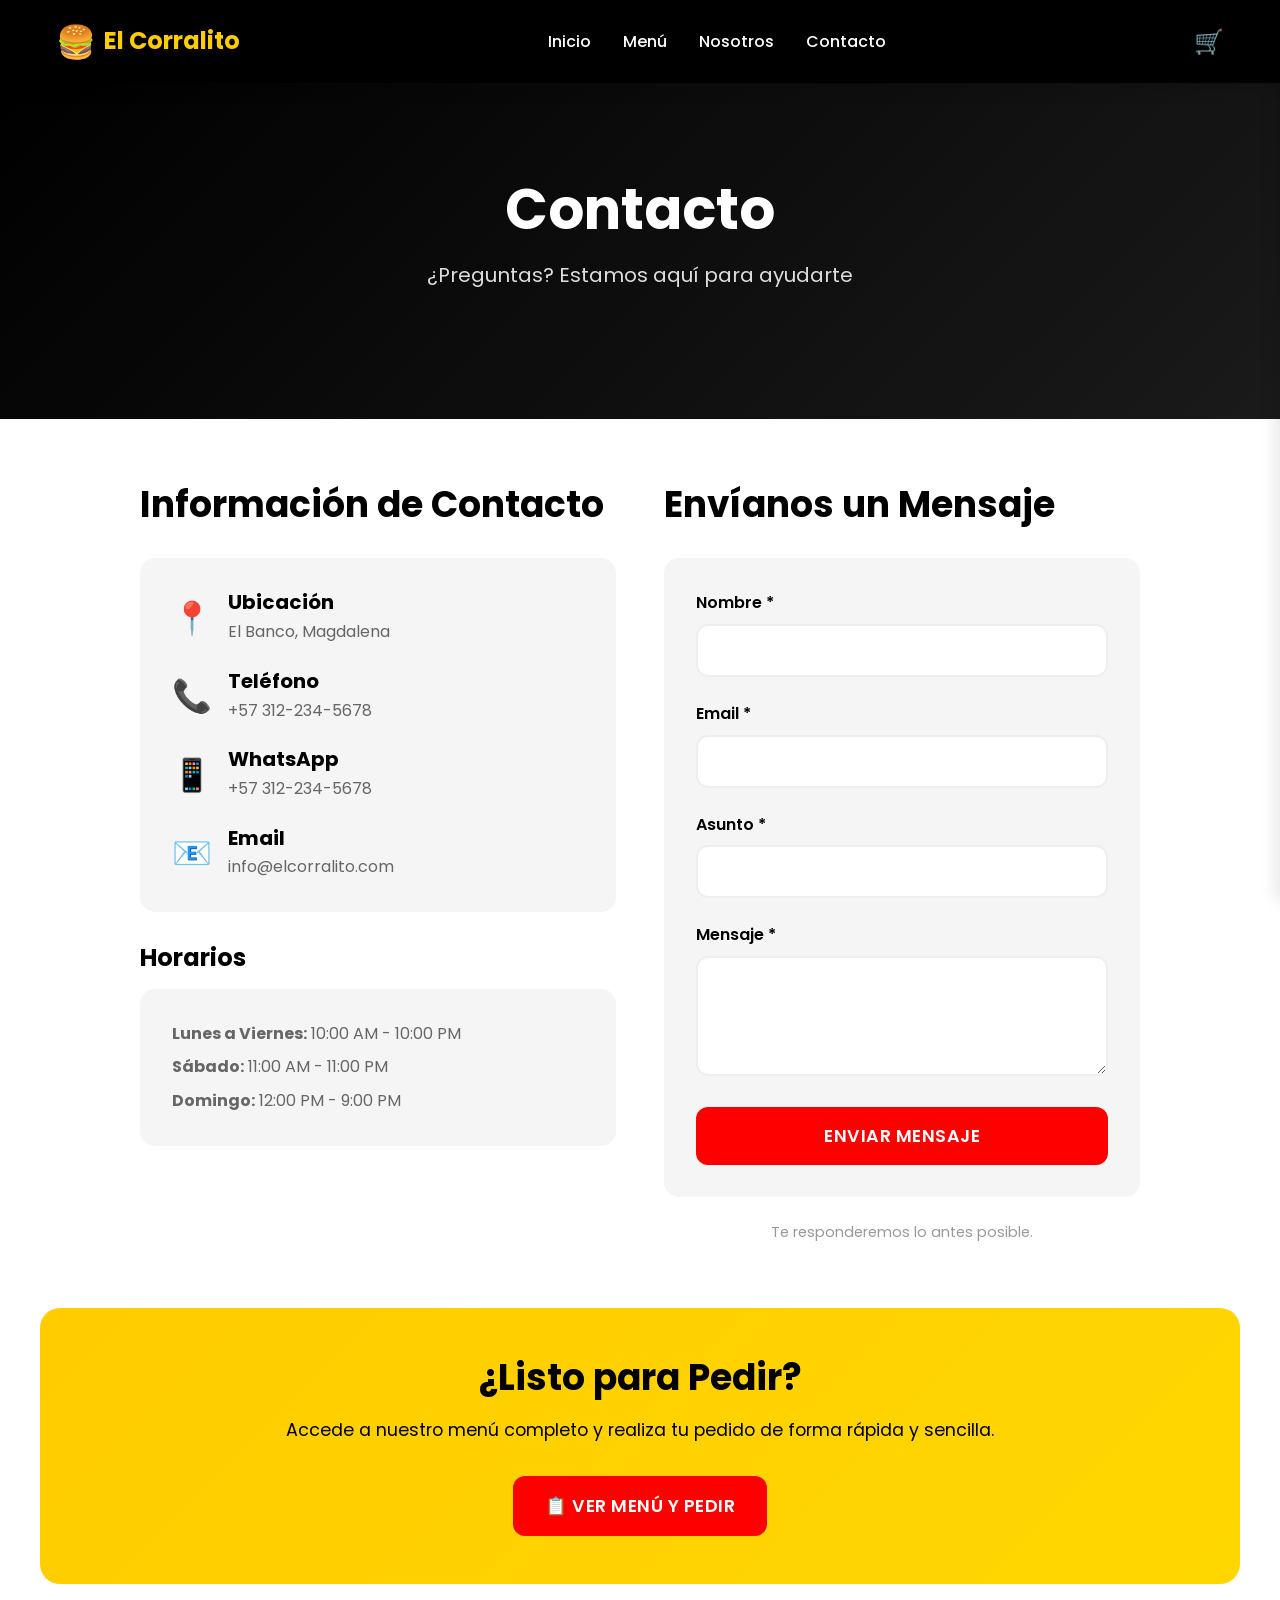
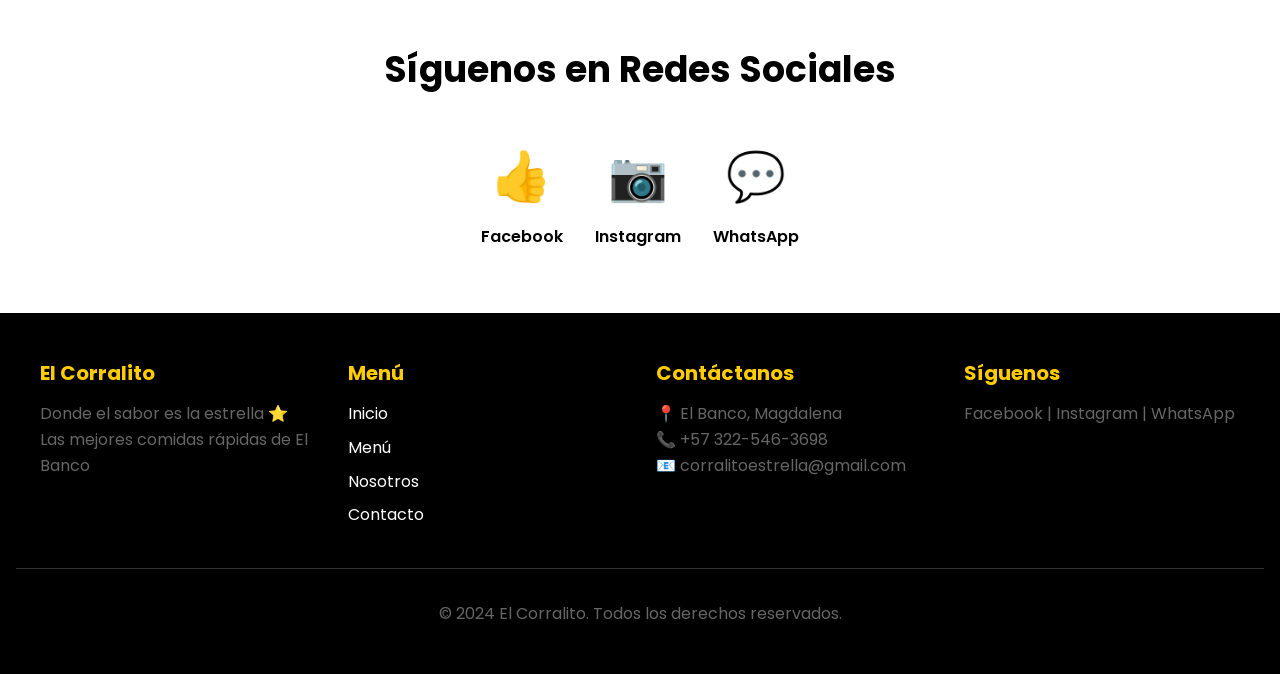
==== contacto.html @ 3f01d82e "ajustes22" ====
<!DOCTYPE html>
<html lang="es">
<head>
  <meta charset="UTF-8">
  <meta name="viewport" content="width=device-width, initial-scale=1.0">
  <meta name="description" content="Contacta con El Corralito - Las mejores comidas rápidas de El Banco">
  
  <title>Contacto - El Corralito</title>
  
  <link rel="preconnect" href="https://fonts.googleapis.com">
  <link rel="preconnect" href="https://fonts.gstatic.com" crossorigin>
  <link href="https://fonts.googleapis.com/css2?family=Poppins:wght@400;500;600;700;800&display=swap" rel="stylesheet">
  
  <link rel="stylesheet" href="css/styles.css">
</head>
<body>
  <!-- Header -->
  <header>
    <div class="header-container">
      <div class="logo">
        <span class="logo-icon">🍔</span>
        <span>El Corralito</span>
      </div>
      
      <nav id="nav-menu">
        <a href="index.html">Inicio</a>
        <a href="menu.html">Menú</a>
        <a href="nosotros.html">Nosotros</a>
        <a href="contacto.html">Contacto</a>
      </nav>
      
      <button id="btn-carrito" class="btn-carrito" title="Ver carrito">
        🛒
        <span id="badge-carrito">0</span>
      </button>
      
      <button id="btn-menu-mobile">☰</button>
    </div>
  </header>

  <!-- Carrito Lateral -->
  <aside id="carrito-lateral">
    <div class="carrito-header">
      <h3>Mi Carrito</h3>
      <button id="cerrar-carrito">✕</button>
    </div>
    <div id="carrito-items"></div>
    <div class="carrito-footer">
      <div class="carrito-total">
        Total: <span id="carrito-total">$0</span>
      </div>
      <a href="menu.html#formulario" class="btn btn-primario btn-grande" onclick="document.getElementById('carrito-lateral').classList.remove('activo')">
        Finalizar Pedido
      </a>
    </div>
  </aside>

  <!-- Main Content -->
  <main>
    <!-- Hero Section -->
    <section class="hero">
      <div class="hero-contenido">
        <h1>Contacto</h1>
        <p class="hero-subtitulo">¿Preguntas? Estamos aquí para ayudarte</p>
      </div>
    </section>

    <!-- Contenido Principal -->
    <section class="container" style="margin-bottom: 4rem;">
      <div style="display: grid; grid-template-columns: 1fr 1fr; gap: 3rem; max-width: 1000px; margin: 0 auto;">
        
        <!-- Información de Contacto -->
        <div>
          <h2 style="margin-bottom: 2rem;">Información de Contacto</h2>
          
          <div style="background: var(--color-gris); padding: 2rem; border-radius: 15px; margin-bottom: 1.5rem;">
            <div style="display: flex; align-items: center; gap: 1rem; margin-bottom: 1.5rem;">
              <span style="font-size: 2rem;">📍</span>
              <div>
                <h4 style="margin-bottom: 0.3rem;">Ubicación</h4>
                <p style="color: #666;">El Banco, Magdalena</p>
              </div>
            </div>

            <div style="display: flex; align-items: center; gap: 1rem; margin-bottom: 1.5rem;">
              <span style="font-size: 2rem;">📞</span>
              <div>
                <h4 style="margin-bottom: 0.3rem;">Teléfono</h4>
                <p style="color: #666;">+57 312-234-5678</p>
              </div>
            </div>

            <div style="display: flex; align-items: center; gap: 1rem; margin-bottom: 1.5rem;">
              <span style="font-size: 2rem;">📱</span>
              <div>
                <h4 style="margin-bottom: 0.3rem;">WhatsApp</h4>
                <p style="color: #666;">+57 312-234-5678</p>
              </div>
            </div>

            <div style="display: flex; align-items: center; gap: 1rem;">
              <span style="font-size: 2rem;">📧</span>
              <div>
                <h4 style="margin-bottom: 0.3rem;">Email</h4>
                <p style="color: #666;">info@elcorralito.com</p>
              </div>
            </div>
          </div>

          <h3 style="margin-top: 2rem; margin-bottom: 1rem;">Horarios</h3>
          <div style="background: var(--color-gris); padding: 2rem; border-radius: 15px;">
            <p style="margin-bottom: 0.5rem;"><strong>Lunes a Viernes:</strong> 10:00 AM - 10:00 PM</p>
            <p style="margin-bottom: 0.5rem;"><strong>Sábado:</strong> 11:00 AM - 11:00 PM</p>
            <p><strong>Domingo:</strong> 12:00 PM - 9:00 PM</p>
          </div>
        </div>

        <!-- Formulario de Contacto -->
        <div>
          <h2 style="margin-bottom: 2rem;">Envíanos un Mensaje</h2>
          
          <form style="background: var(--color-gris); padding: 2rem; border-radius: 15px;">
            <div class="form-group">
              <label for="nombre-contacto">Nombre *</label>
              <input type="text" id="nombre-contacto" required>
            </div>

            <div class="form-group">
              <label for="email-contacto">Email *</label>
              <input type="email" id="email-contacto" required>
            </div>

            <div class="form-group">
              <label for="asunto">Asunto *</label>
              <input type="text" id="asunto" required>
            </div>

            <div class="form-group">
              <label for="mensaje">Mensaje *</label>
              <textarea id="mensaje" required style="min-height: 120px;"></textarea>
            </div>

            <button type="submit" class="btn btn-primario btn-grande">
              Enviar Mensaje
            </button>
          </form>

          <p style="text-align: center; margin-top: 1.5rem; color: #999; font-size: 0.9rem;">
            Te responderemos lo antes posible.
          </p>
        </div>
      </div>
    </section>

    <!-- Sección de Pedidos -->
    <section class="container" style="background: linear-gradient(135deg, var(--color-secundario) 0%, #FFD700 100%); padding: 3rem; border-radius: 20px; text-align: center; margin-bottom: 4rem;">
      <h2 style="margin-bottom: 1rem; color: var(--color-primario);">¿Listo para Pedir?</h2>
      <p style="font-size: 1.1rem; margin-bottom: 2rem; color: var(--color-primario);">
        Accede a nuestro menú completo y realiza tu pedido de forma rápida y sencilla.
      </p>
      <a href="menu.html" class="btn btn-primario btn-grande">
        📋 Ver Menú y Pedir
      </a>
    </section>

    <!-- Redes Sociales -->
    <section class="container">
      <h2 style="text-align: center; margin-bottom: 3rem;">Síguenos en Redes Sociales</h2>
      <div style="display: flex; justify-content: center; gap: 2rem; flex-wrap: wrap;">
        <a href="#" style="display: flex; flex-direction: column; align-items: center; gap: 0.5rem; text-decoration: none; color: var(--color-texto); transition: transform 0.3s;">
          <span style="font-size: 3rem;">👍</span>
          <span style="font-weight: 600;">Facebook</span>
        </a>
        <a href="#" style="display: flex; flex-direction: column; align-items: center; gap: 0.5rem; text-decoration: none; color: var(--color-texto); transition: transform 0.3s;">
          <span style="font-size: 3rem;">📷</span>
          <span style="font-weight: 600;">Instagram</span>
        </a>
        <a href="#" style="display: flex; flex-direction: column; align-items: center; gap: 0.5rem; text-decoration: none; color: var(--color-texto); transition: transform 0.3s;">
          <span style="font-size: 3rem;">💬</span>
          <span style="font-weight: 600;">WhatsApp</span>
        </a>
      </div>
    </section>
  </main>

  <!-- Footer -->
  <footer>
    <div class="footer-content">
      <div class="footer-section">
        <h4>El Corralito</h4>
        <p>Donde el sabor es la estrella ⭐</p>
        <p>Las mejores comidas rápidas de El Banco</p>
      </div>
      <div class="footer-section">
        <h4>Menú</h4>
        <a href="index.html">Inicio</a>
        <a href="menu.html">Menú</a>
        <a href="nosotros.html">Nosotros</a>
        <a href="contacto.html">Contacto</a>
      </div>
      <div class="footer-section">
        <h4>Contáctanos</h4>
        <p>📍 El Banco, Magdalena</p>
        <p>📞 +57 322-546-3698</p>
        <p>📧 corralitoestrella@gmail.com</p>
      </div>
      <div class="footer-section">
        <h4>Síguenos</h4>
        <p>Facebook | Instagram | WhatsApp</p>
      </div>
    </div>
    <div class="footer-bottom">
      <p>&copy; 2024 El Corralito. Todos los derechos reservados.</p>
    </div>
  </footer>

  <!-- Scripts -->
  <script src="js/productos.js"></script>
  <script src="js/carrito.js"></script>
  <script src="js/whatsapp.js"></script>
  <script src="js/app.js"></script>
</body>
</html>
---- css/styles.css ----
/**
 * Estilos principales - El Corralito
 * Diseño moderno, responsive y premium
 */

:root {
  --color-primario: #000000;
  --color-secundario: #FFCC00;
  --color-acento: #FF0000;
  --color-fondo: #FFFFFF;
  --color-texto: #000000;
  --color-gris: #F5F5F5;
  --color-gris-claro: #EEEEEE;
  --color-borde: #EEEEEE;
  --sombra-suave: 0 2px 8px rgba(0, 0, 0, 0.1);
  --sombra-media: 0 4px 16px rgba(0, 0, 0, 0.15);
  --sombra-fuerte: 0 8px 24px rgba(0, 0, 0, 0.2);
  --radio: 12px;
  --radio-grande: 20px;
  --transicion: 0.3s cubic-bezier(0.4, 0, 0.2, 1);
  --fuente-principal: 'Poppins', sans-serif;
}

/* Reset y Estilos Base */
* {
  margin: 0;
  padding: 0;
  box-sizing: border-box;
}

html {
  scroll-behavior: smooth;
}

body {
  font-family: var(--fuente-principal);
  background-color: var(--color-fondo);
  color: var(--color-texto);
  line-height: 1.6;
}

/* Tipografía */
h1, h2, h3, h4, h5, h6 {
  font-weight: 700;
  line-height: 1.2;
}

h1 { font-size: 3rem; }
h2 { font-size: 2.25rem; }
h3 { font-size: 1.5rem; }
h4 { font-size: 1.25rem; }
h5 { font-size: 1.1rem; }
h6 { font-size: 1rem; }

p {
  font-size: 1rem;
  color: #666;
}

a {
  color: var(--color-primario);
  text-decoration: none;
  transition: color var(--transicion);
}

/* Botones */
.btn {
  display: inline-flex;
  align-items: center;
  justify-content: center;
  gap: 8px;
  padding: 12px 24px;
  border: none;
  border-radius: var(--radio);
  font-family: var(--fuente-principal);
  font-size: 1rem;
  font-weight: 600;
  cursor: pointer;
  transition: all var(--transicion);
  text-transform: uppercase;
  letter-spacing: 0.5px;
}

.btn-primario {
  background-color: var(--color-acento);
  color: var(--color-fondo);
}

.btn-primario:hover {
  background-color: #cc0000;
  transform: translateY(-2px);
  box-shadow: var(--sombra-media);
}

.btn-secundario {
  background-color: var(--color-gris);
  color: var(--color-primario);
  border: 2px solid var(--color-borde);
}

.btn-secundario:hover {
  background-color: var(--color-primario);
  color: var(--color-fondo);
}

.btn-grande {
  padding: 16px 32px;
  font-size: 1.1rem;
}

/* Header */
header {
  background-color: var(--color-primario);
  color: var(--color-fondo);
  padding: 1rem 0;
  position: fixed;
  top: 0;
  left: 0;
  right: 0;
  z-index: 1000;
  box-shadow: var(--sombra-media);
}

.header-container {
  max-width: 1200px;
  margin: 0 auto;
  padding: 0 1rem;
  display: flex;
  align-items: center;
  justify-content: space-between;
}

.logo {
  font-size: 1.5rem;
  font-weight: 700;
  color: var(--color-secundario);
  display: flex;
  align-items: center;
  gap: 8px;
}

.logo-icon {
  font-size: 2rem;
}

/* Navegación */
#nav-menu {
  display: flex;
  gap: 2rem;
}

#nav-menu a {
  color: var(--color-fondo);
  font-weight: 500;
  transition: color var(--transicion);
}

#nav-menu a:hover {
  color: var(--color-secundario);
}

/* Botón Carrito */
#btn-carrito {
  position: relative;
  background: none;
  border: none;
  color: var(--color-fondo);
  font-size: 1.5rem;
  cursor: pointer;
  transition: transform var(--transicion);
}

#btn-carrito:hover {
  transform: scale(1.1);
}

#badge-carrito {
  position: absolute;
  top: -10px;
  right: -10px;
  background-color: var(--color-acento);
  color: var(--color-fondo);
  width: 28px;
  height: 28px;
  border-radius: 50%;
  display: flex;
  align-items: center;
  justify-content: center;
  font-size: 0.75rem;
  font-weight: 700;
}

/* Menú móvil */
#btn-menu-mobile {
  display: none;
  background: none;
  border: none;
  color: var(--color-fondo);
  font-size: 1.5rem;
  cursor: pointer;
}

/* Main Content */
main {
  margin-top: 80px;
}

.container {
  max-width: 1200px;
  margin: 0 auto;
  padding: 0 1rem;
}

/* Hero Section */
.hero {
  background: linear-gradient(135deg, var(--color-primario) 0%, #1a1a1a 100%);
  color: var(--color-fondo);
  padding: 6rem 1rem;
  text-align: center;
  margin-bottom: 4rem;
}

.hero-contenido {
  max-width: 800px;
  margin: 0 auto;
}

.hero h1 {
  margin-bottom: 1rem;
  font-size: 3.5rem;
}

.hero-subtitulo {
  font-size: 1.25rem;
  margin-bottom: 2rem;
  color: #ddd;
}

.hero .btn {
  margin-top: 1rem;
}

/* Secciones */
section {
  margin-bottom: 4rem;
}

section > h2 {
  margin-bottom: 2rem;
  text-align: center;
}

/* Buscador */
.buscador-container {
  margin-bottom: 3rem;
}

#buscador {
  width: 100%;
  max-width: 500px;
  margin: 0 auto;
  display: block;
  padding: 14px 20px;
  border: 2px solid var(--color-borde);
  border-radius: var(--radio-grande);
  font-family: var(--fuente-principal);
  font-size: 1rem;
  transition: all var(--transicion);
}

#buscador:focus {
  outline: none;
  border-color: var(--color-acento);
  box-shadow: 0 0 0 4px rgba(255, 0, 0, 0.1);
}

/* Filtros */
.filtros {
  display: flex;
  justify-content: center;
  gap: 1rem;
  flex-wrap: wrap;
  margin-bottom: 3rem;
  padding: 0 1rem;
}

.filtro-btn {
  padding: 10px 20px;
  border: 2px solid var(--color-borde);
  background-color: var(--color-fondo);
  border-radius: var(--radio-grande);
  cursor: pointer;
  font-family: var(--fuente-principal);
  font-weight: 600;
  transition: all var(--transicion);
}

.filtro-btn:hover {
  border-color: var(--color-acento);
  color: var(--color-acento);
}

.filtro-btn.activo {
  background-color: var(--color-acento);
  color: var(--color-fondo);
  border-color: var(--color-acento);
}

/* Grid de Productos */
#contenedor-productos {
  display: grid;
  grid-template-columns: repeat(auto-fill, minmax(280px, 1fr));
  gap: 2rem;
  margin-bottom: 3rem;
}

.producto-card {
  background-color: var(--color-fondo);
  border-radius: var(--radio-grande);
  overflow: hidden;
  box-shadow: var(--sombra-suave);
  transition: all var(--transicion);
  border: 1px solid var(--color-borde);
}

.producto-card:hover {
  transform: translateY(-8px);
  box-shadow: var(--sombra-fuerte);
}

.producto-imagen {
  position: relative;
  width: 100%;
  height: 200px;
  overflow: hidden;
}

.producto-imagen img {
  width: 100%;
  height: 100%;
  object-fit: cover;
  transition: transform var(--transicion);
}

.producto-card:hover .producto-imagen img {
  transform: scale(1.08);
}

.etiqueta {
  position: absolute;
  top: 12px;
  right: 12px;
  padding: 6px 12px;
  border-radius: 50px;
  font-size: 0.75rem;
  font-weight: 700;
  text-transform: uppercase;
}

.etiqueta-nuevo {
  background-color: var(--color-secundario);
  color: var(--color-primario);
}

.etiqueta-más\ vendido {
  background-color: #4CAF50;
  color: var(--color-fondo);
}

.etiqueta-promoción {
  background-color: var(--color-acento);
  color: var(--color-fondo);
}

.producto-body {
  padding: 1.5rem;
}

.producto-nombre {
  margin-bottom: 0.5rem;
  font-size: 1.25rem;
}

.producto-descripcion {
  font-size: 0.9rem;
  color: #999;
  margin-bottom: 1rem;
  min-height: 40px;
}

.producto-footer {
  display: flex;
  justify-content: space-between;
  align-items: center;
  gap: 1rem;
}

.producto-precio {
  font-size: 1.5rem;
  font-weight: 700;
  color: var(--color-acento);
}

.producto-acciones {
  display: flex;
  gap: 0.5rem;
}

.producto-acciones .btn {
  padding: 8px 12px;
  font-size: 0.85rem;
  flex: 1;
}

/* Carrito Lateral */
#carrito-lateral {
  position: fixed;
  right: 0;
  top: 80px;
  width: 100%;
  max-width: 400px;
  height: calc(100vh - 80px);
  background-color: var(--color-fondo);
  box-shadow: -4px 0 16px rgba(0, 0, 0, 0.1);
  transform: translateX(100%);
  transition: transform var(--transicion);
  z-index: 999;
  display: flex;
  flex-direction: column;
}

#carrito-lateral.activo {
  transform: translateX(0);
}

.carrito-header {
  padding: 1.5rem;
  border-bottom: 2px solid var(--color-borde);
  display: flex;
  justify-content: space-between;
  align-items: center;
}

.carrito-header h3 {
  margin: 0;
}

#cerrar-carrito {
  background: none;
  border: none;
  font-size: 1.5rem;
  cursor: pointer;
  color: var(--color-primario);
}

#carrito-items {
  flex: 1;
  overflow-y: auto;
  padding: 1.5rem;
}

.carrito-vacio {
  text-align: center;
  padding: 2rem;
  color: #999;
}

.carrito-item {
  display: flex;
  gap: 1rem;
  margin-bottom: 1.5rem;
  padding-bottom: 1.5rem;
  border-bottom: 1px solid var(--color-borde);
  align-items: flex-start;
}

.carrito-item-img {
  width: 80px;
  height: 80px;
  object-fit: cover;
  border-radius: var(--radio);
}

.carrito-item-info {
  flex: 1;
}

.carrito-item-info h4 {
  margin-bottom: 0.5rem;
  font-size: 1rem;
}

.carrito-item-precio {
  color: var(--color-acento);
  font-weight: 700;
}

.carrito-item-cantidad {
  display: flex;
  align-items: center;
  gap: 0.5rem;
  margin-top: 0.5rem;
}

.cantidad-btn {
  width: 28px;
  height: 28px;
  border: 1px solid var(--color-borde);
  background-color: var(--color-gris);
  border-radius: 4px;
  cursor: pointer;
  font-weight: 700;
  transition: all var(--transicion);
}

.cantidad-btn:hover {
  background-color: var(--color-primario);
  color: var(--color-fondo);
}

.cantidad-valor {
  font-weight: 600;
  min-width: 20px;
  text-align: center;
}

.eliminar-btn {
  background: none;
  border: none;
  color: #999;
  cursor: pointer;
  transition: color var(--transicion);
}

.eliminar-btn:hover {
  color: var(--color-acento);
}

.carrito-footer {
  padding: 1.5rem;
  border-top: 2px solid var(--color-borde);
}

.carrito-total {
  font-size: 1.5rem;
  font-weight: 700;
  margin-bottom: 1rem;
  text-align: right;
}

.carrito-footer .btn {
  width: 100%;
  justify-content: center;
}

/* Formulario */
form {
  max-width: 600px;
  margin: 0 auto;
}

.form-group {
  margin-bottom: 1.5rem;
}

label {
  display: block;
  margin-bottom: 0.5rem;
  font-weight: 600;
}

input, textarea {
  width: 100%;
  padding: 12px;
  border: 2px solid var(--color-borde);
  border-radius: var(--radio);
  font-family: var(--fuente-principal);
  font-size: 1rem;
  transition: border-color var(--transicion);
}

input:focus, textarea:focus {
  outline: none;
  border-color: var(--color-acento);
}

textarea {
  resize: vertical;
  min-height: 100px;
}

form .btn {
  width: 100%;
  justify-content: center;
}

/* Modal */
.modal-detalle {
  display: none;
  position: fixed;
  top: 0;
  left: 0;
  width: 100%;
  height: 100%;
  background-color: rgba(0, 0, 0, 0.5);
  z-index: 2000;
  align-items: center;
  justify-content: center;
  padding: 1rem;
}

.modal-detalle.activo {
  display: flex;
}

.modal-contenido {
  background-color: var(--color-fondo);
  border-radius: var(--radio-grande);
  max-width: 800px;
  width: 100%;
  max-height: 90vh;
  overflow-y: auto;
  position: relative;
  box-shadow: var(--sombra-fuerte);
}

.cerrar-modal {
  position: absolute;
  top: 1rem;
  right: 1rem;
  background: none;
  border: none;
  font-size: 2rem;
  cursor: pointer;
  color: var(--color-primario);
  z-index: 1;
}

.modal-grid {
  display: grid;
  grid-template-columns: 1fr 1fr;
  gap: 2rem;
  padding: 2rem;
}

.modal-imagen {
  width: 100%;
  height: 400px;
  object-fit: cover;
  border-radius: var(--radio-grande);
}

.modal-info h2 {
  margin-bottom: 1rem;
}

.modal-categoria {
  color: var(--color-acento);
  font-weight: 600;
  text-transform: uppercase;
  font-size: 0.9rem;
  margin-bottom: 1rem;
}

.modal-descripcion {
  margin-bottom: 1.5rem;
  font-size: 1.05rem;
}

.modal-precio {
  font-size: 2rem;
  font-weight: 700;
  color: var(--color-acento);
  margin-bottom: 2rem;
}

/* Toast */
.toast {
  position: fixed;
  bottom: 2rem;
  right: 2rem;
  background-color: var(--color-primario);
  color: var(--color-fondo);
  padding: 1rem 1.5rem;
  border-radius: var(--radio);
  box-shadow: var(--sombra-media);
  opacity: 0;
  transform: translateY(20px);
  transition: all var(--transicion);
  z-index: 3000;
  max-width: 300px;
}

.toast.mostrar {
  opacity: 1;
  transform: translateY(0);
}

/* Notificación */
.notificacion {
  position: fixed;
  top: 100px;
  right: 1rem;
  padding: 1rem 1.5rem;
  border-radius: var(--radio);
  opacity: 0;
  transform: translateX(400px);
  transition: all var(--transicion);
  z-index: 3000;
  max-width: 300px;
  font-weight: 600;
}

.notificacion.mostrar {
  opacity: 1;
  transform: translateX(0);
}

.notificacion-exito {
  background-color: #4CAF50;
  color: var(--color-fondo);
}

.notificacion-error {
  background-color: var(--color-acento);
  color: var(--color-fondo);
}

/* Sin resultados */
.sin-resultados {
  text-align: center;
  padding: 3rem;
  color: #999;
  font-size: 1.1rem;
}

/* Footer */
footer {
  background-color: var(--color-primario);
  color: var(--color-fondo);
  padding: 3rem 1rem;
  margin-top: 4rem;
}

.footer-content {
  max-width: 1200px;
  margin: 0 auto;
  display: grid;
  grid-template-columns: repeat(auto-fit, minmax(250px, 1fr));
  gap: 2rem;
  margin-bottom: 2rem;
}

.footer-section h4 {
  margin-bottom: 1rem;
  color: var(--color-secundario);
}

.footer-section a {
  color: var(--color-fondo);
  display: block;
  margin-bottom: 0.5rem;
  transition: color var(--transicion);
}

.footer-section a:hover {
  color: var(--color-secundario);
}

.footer-bottom {
  border-top: 1px solid rgba(255, 255, 255, 0.2);
  padding-top: 2rem;
  text-align: center;
}

/* Responsive */
@media (max-width: 768px) {
  h1 { font-size: 2rem; }
  h2 { font-size: 1.75rem; }
  
  #btn-menu-mobile {
    display: block;
  }

  #nav-menu {
    position: fixed;
    top: 80px;
    left: 0;
    right: 0;
    flex-direction: column;
    background-color: var(--color-primario);
    padding: 1rem;
    gap: 1rem;
    display: flex;
    transform: translateY(-100%);
    opacity: 0;
    pointer-events: none;
    transition: transform var(--transicion), opacity var(--transicion), pointer-events var(--transicion);
    z-index: 998;
  }

  #nav-menu.activo {
    transform: translateY(0);
    opacity: 1;
    pointer-events: auto;
  }

  #contenedor-productos {
    grid-template-columns: repeat(auto-fill, minmax(200px, 1fr));
    gap: 1rem;
  }

  #carrito-lateral {
    max-width: 100%;
  }

  .modal-grid {
    grid-template-columns: 1fr;
    gap: 1.5rem;
    padding: 1.5rem;
  }

  .modal-imagen {
    height: 250px;
  }

  .hero h1 {
    font-size: 2rem;
  }

  main {
    margin-top: 70px;
  }
}

@media (max-width: 480px) {
  .container {
    padding: 0 0.75rem;
  }

  h1 { font-size: 1.5rem; }
  h2 { font-size: 1.25rem; }

  .hero {
    padding: 3rem 1rem;
  }

  #contenedor-productos {
    grid-template-columns: 1fr;
  }

  .filtros {
    gap: 0.5rem;
  }

  .filtro-btn {
    padding: 8px 16px;
    font-size: 0.9rem;
  }

  .btn {
    padding: 10px 16px;
    font-size: 0.9rem;
  }

  .toast {
    left: 1rem;
    right: 1rem;
    bottom: 1rem;
  }

  .notificacion {
    left: 1rem;
    right: 1rem;
    top: auto;
    bottom: 1rem;
    transform: translateY(100px);
  }

  .notificacion.mostrar {
    transform: translateY(0);
  }
}
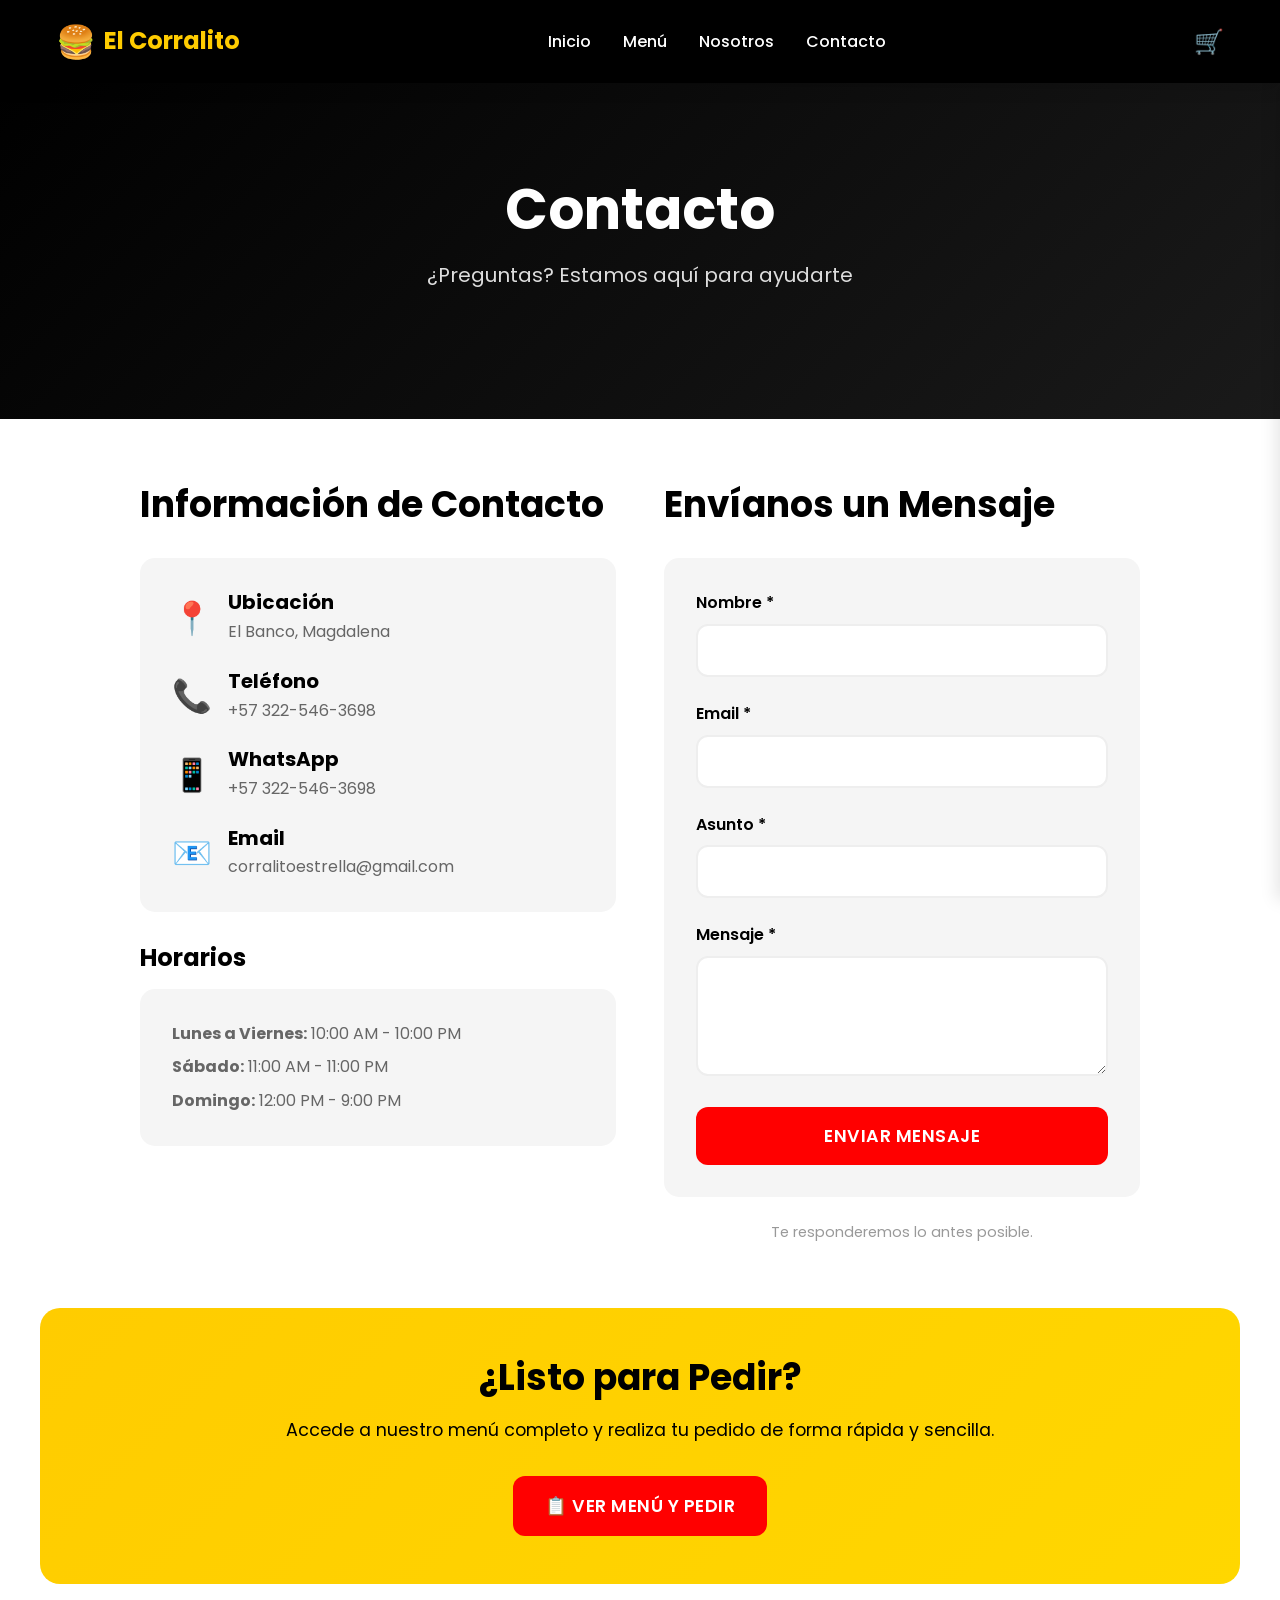
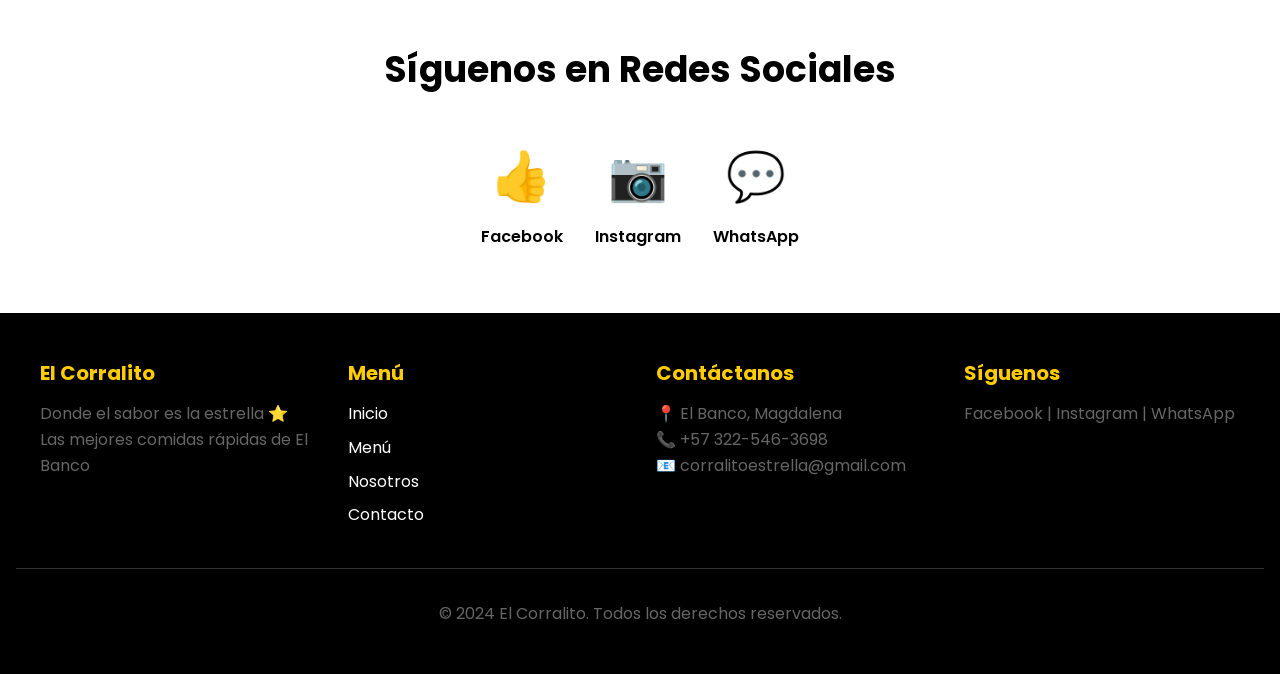
==== commit a6b1725c: "ajustes info" ====
--- a/contacto.html
+++ b/contacto.html
@@ -86,7 +86,7 @@
               <span style="font-size: 2rem;">📞</span>
               <div>
                 <h4 style="margin-bottom: 0.3rem;">Teléfono</h4>
-                <p style="color: #666;">+57 312-234-5678</p>
+                <p style="color: #666;">+57 322-546-3698</p>
               </div>
             </div>
 
@@ -94,7 +94,7 @@
               <span style="font-size: 2rem;">📱</span>
               <div>
                 <h4 style="margin-bottom: 0.3rem;">WhatsApp</h4>
-                <p style="color: #666;">+57 312-234-5678</p>
+                <p style="color: #666;">+57 322-546-3698</p>
               </div>
             </div>
 
@@ -102,7 +102,7 @@
               <span style="font-size: 2rem;">📧</span>
               <div>
                 <h4 style="margin-bottom: 0.3rem;">Email</h4>
-                <p style="color: #666;">info@elcorralito.com</p>
+                <p style="color: #666;">corralitoestrella@gmail.com</p>
               </div>
             </div>
           </div>
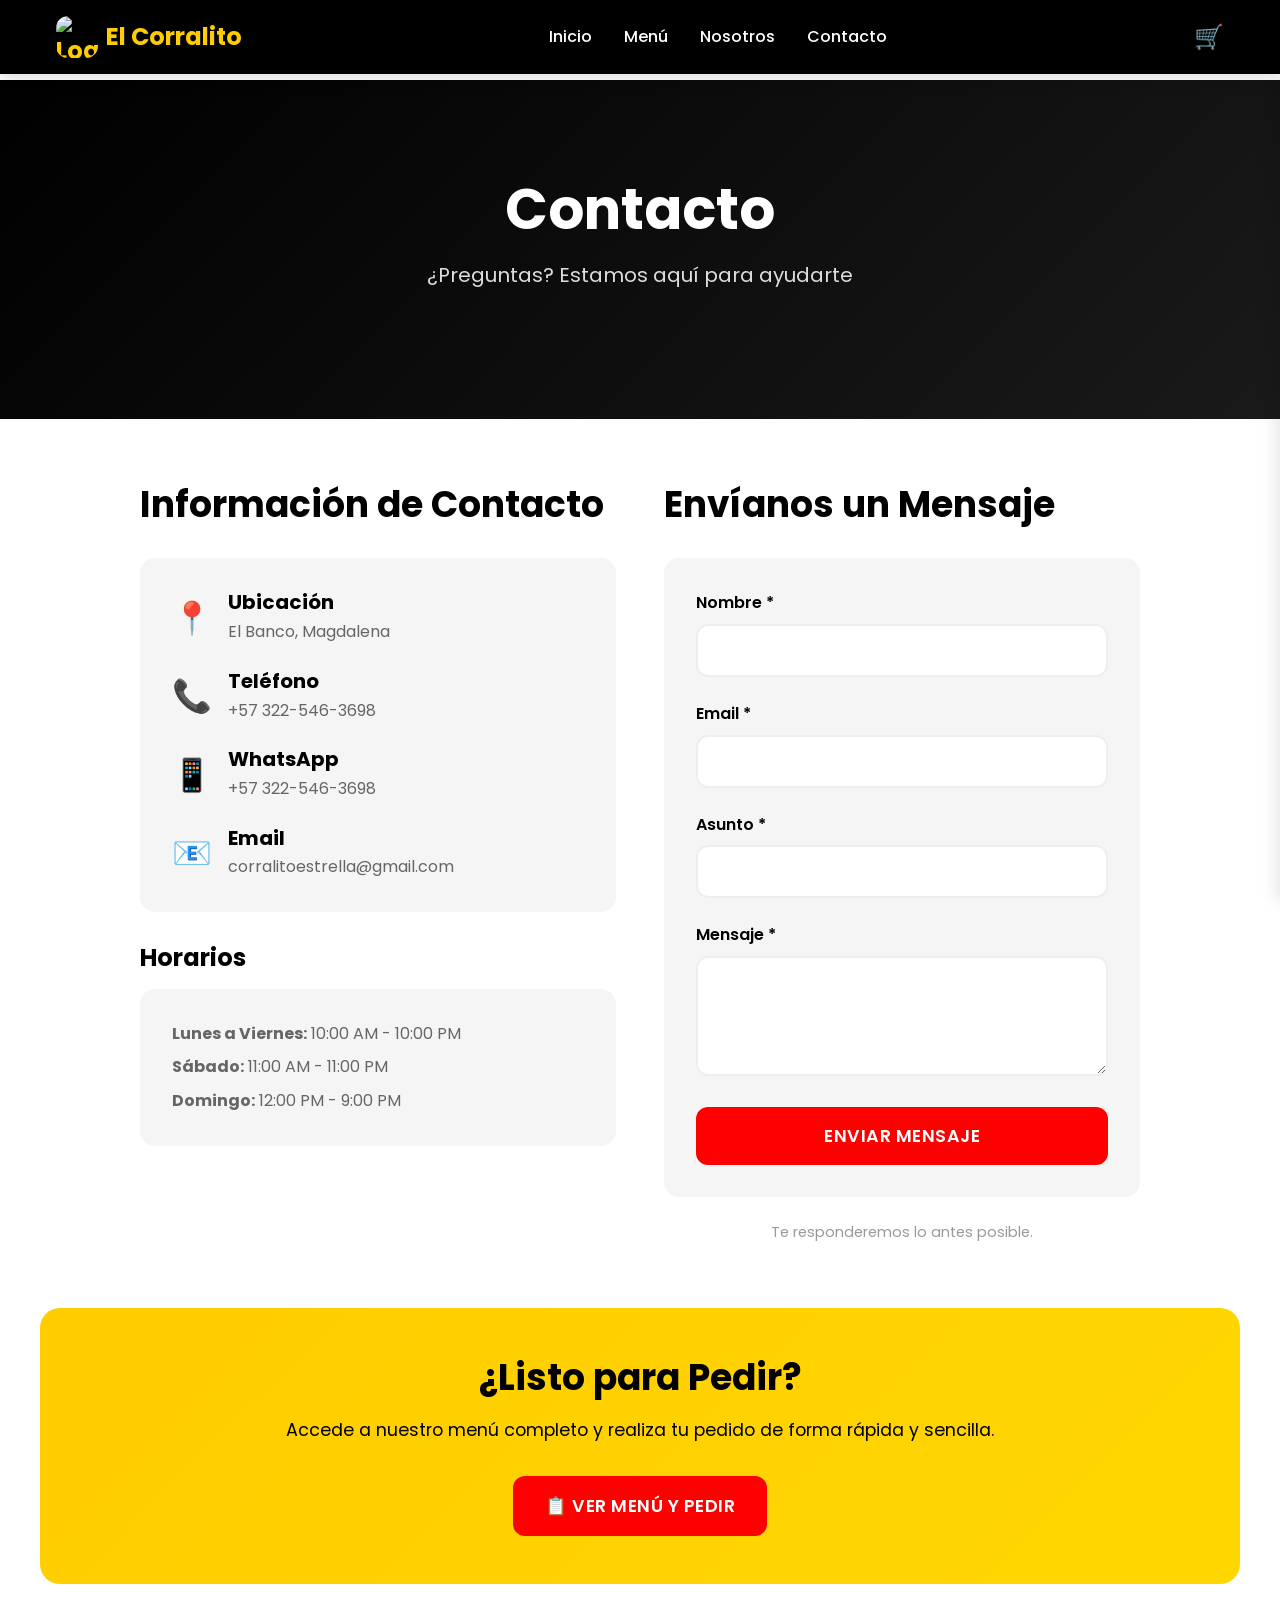
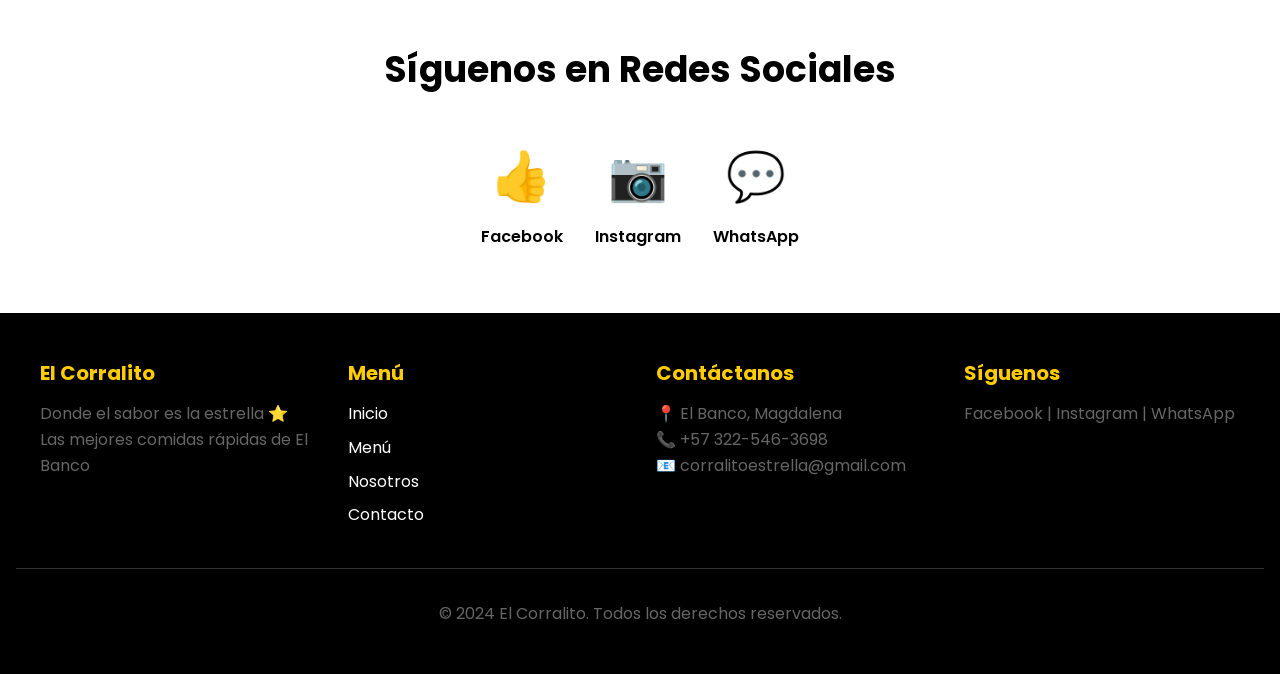
==== commit d864df03: "ajustes info platos" ====
--- a/contacto.html
+++ b/contacto.html
@@ -5,6 +5,8 @@
   <meta name="viewport" content="width=device-width, initial-scale=1.0">
   <meta name="description" content="Contacta con El Corralito - Las mejores comidas rápidas de El Banco">
   
+  <link rel="icon" type="image/png" href="https://i.imgur.com/eVW6xcD.png">
+  <link rel="apple-touch-icon" href="https://i.imgur.com/eVW6xcD.png">
   <title>Contacto - El Corralito</title>
   
   <link rel="preconnect" href="https://fonts.googleapis.com">
@@ -18,7 +20,7 @@
   <header>
     <div class="header-container">
       <div class="logo">
-        <span class="logo-icon">🍔</span>
+        <img class="logo-icon" src="https://i.imgur.com/eVW6xcD.png" alt="Logo El Corralito" />
         <span>El Corralito</span>
       </div>
       
--- a/css/styles.css
+++ b/css/styles.css
@@ -140,7 +140,17 @@
 }
 
 .logo-icon {
-  font-size: 2rem;
+  display: inline-block;
+  width: 42px;
+  height: 42px;
+  min-width: 42px;
+  object-fit: contain;
+  border-radius: 12px;
+}
+
+.logo-icon + span {
+  display: inline-block;
+  vertical-align: middle;
 }
 
 /* Navegación */
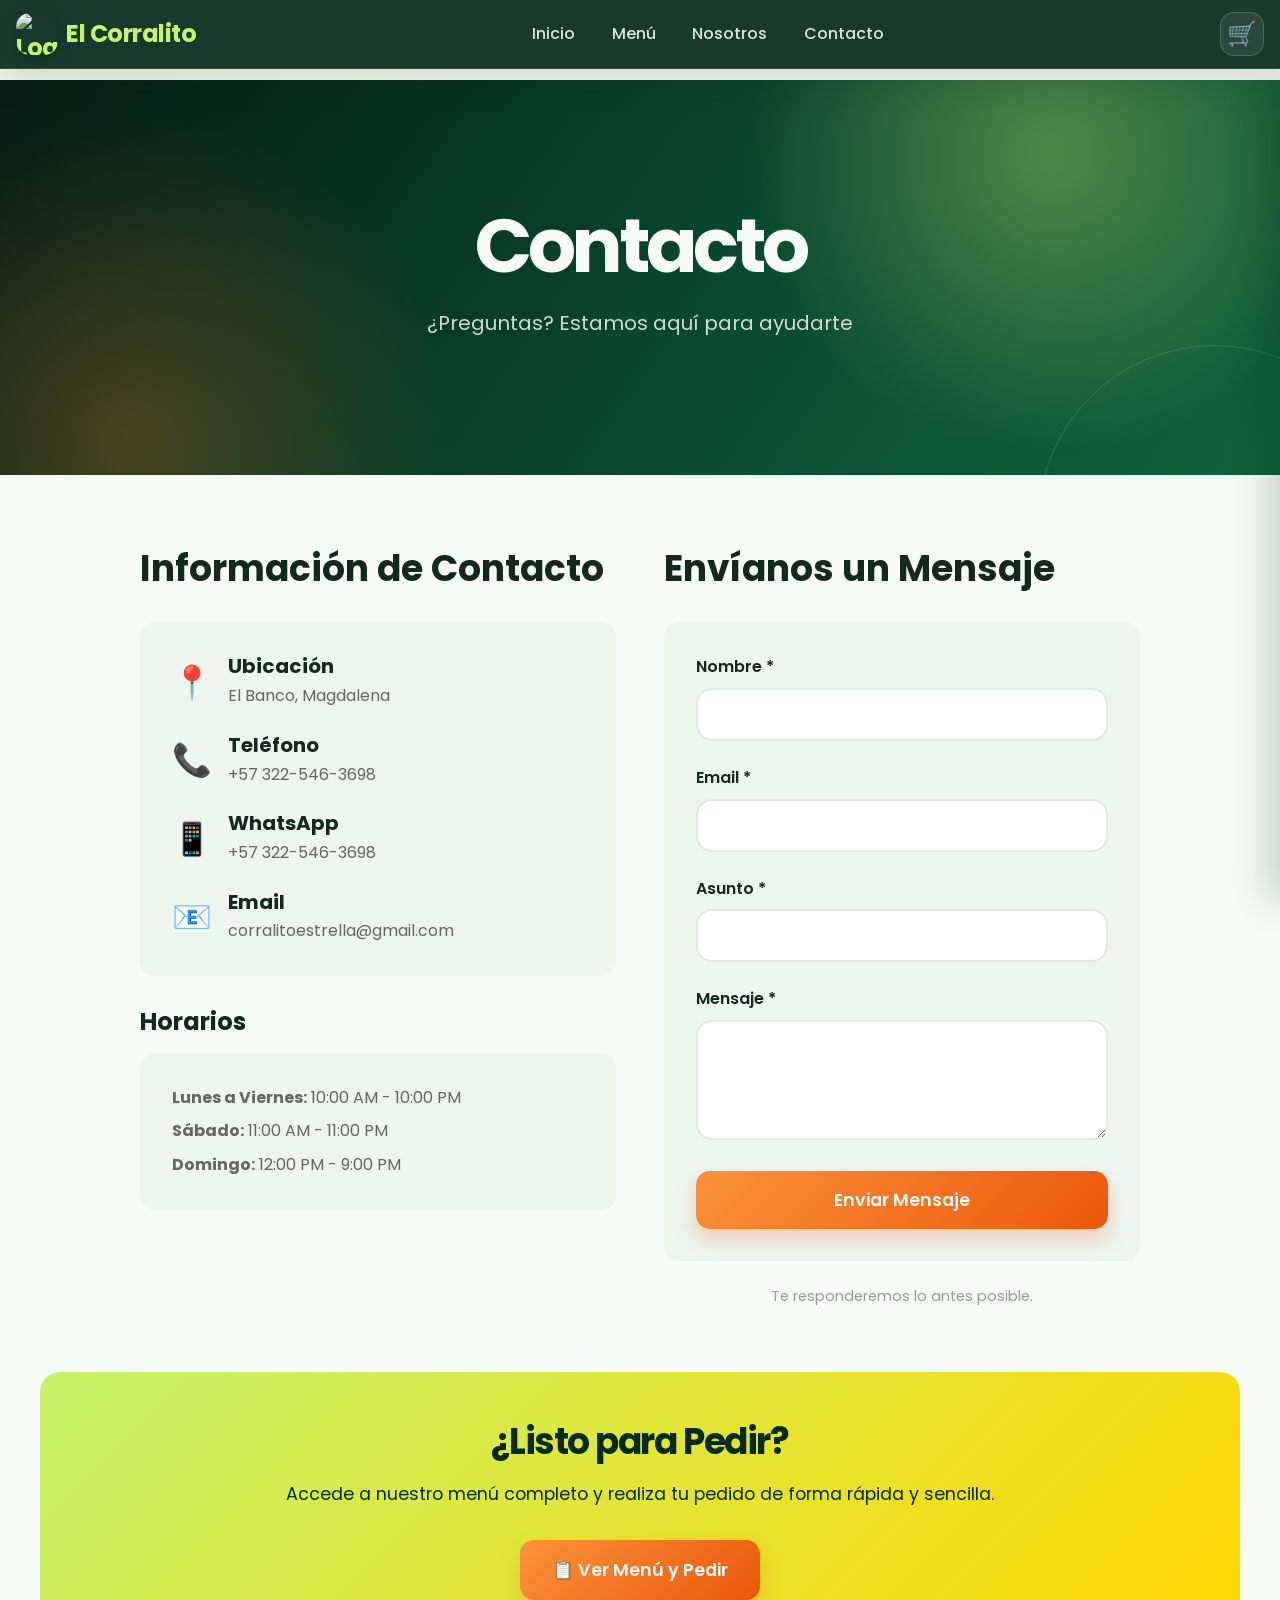
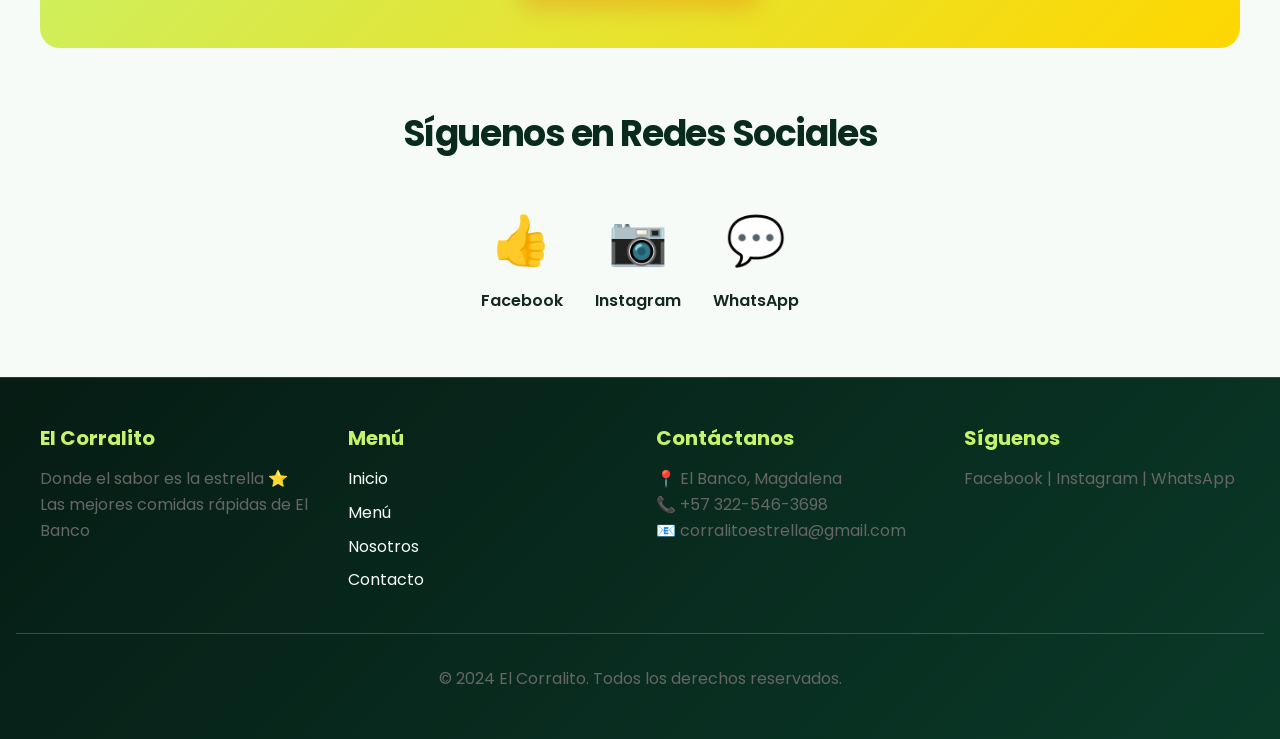
==== commit 2d4f484b: "alisis" ====
--- a/contacto.html
+++ b/contacto.html
@@ -15,6 +15,15 @@
   
   <link rel="stylesheet" href="css/styles.css">
 </head>
+<!-- Google tag (gtag.js) -->
+<script async src="https://www.googletagmanager.com/gtag/js?id=G-VNBC91SBXV"></script>
+<script>
+  window.dataLayer = window.dataLayer || [];
+  function gtag(){dataLayer.push(arguments);}
+  gtag('js', new Date());
+
+  gtag('config', 'G-VNBC91SBXV');
+</script>
 <body>
   <!-- Header -->
   <header>
--- a/css/styles.css
+++ b/css/styles.css
@@ -4,19 +4,19 @@
  */
 
 :root {
-  --color-primario: #000000;
-  --color-secundario: #FFCC00;
-  --color-acento: #FF0000;
-  --color-fondo: #FFFFFF;
-  --color-texto: #000000;
-  --color-gris: #F5F5F5;
-  --color-gris-claro: #EEEEEE;
-  --color-borde: #EEEEEE;
-  --sombra-suave: 0 2px 8px rgba(0, 0, 0, 0.1);
-  --sombra-media: 0 4px 16px rgba(0, 0, 0, 0.15);
-  --sombra-fuerte: 0 8px 24px rgba(0, 0, 0, 0.2);
-  --radio: 12px;
-  --radio-grande: 20px;
+  --color-primario: #082b1e;
+  --color-secundario: #c7f36b;
+  --color-acento: #f97316;
+  --color-fondo: #f7fbf7;
+  --color-texto: #13281e;
+  --color-gris: #edf5ef;
+  --color-gris-claro: #e3eee6;
+  --color-borde: #d7e6da;
+  --sombra-suave: 0 8px 24px rgba(8, 43, 30, 0.08);
+  --sombra-media: 0 14px 32px rgba(8, 43, 30, 0.14);
+  --sombra-fuerte: 0 24px 48px rgba(8, 43, 30, 0.2);
+  --radio: 16px;
+  --radio-grande: 24px;
   --transicion: 0.3s cubic-bezier(0.4, 0, 0.2, 1);
   --fuente-principal: 'Poppins', sans-serif;
 }
@@ -278,6 +278,8 @@
   transition: all var(--transicion);
 }
 
+.menu-principal { padding-top: 2rem; }
+
 #buscador:focus {
   outline: none;
   border-color: var(--color-acento);
@@ -602,6 +604,51 @@
 form .btn {
   width: 100%;
   justify-content: center;
+}
+
+/* Formulario de pedido superpuesto */
+#formulario {
+  position: fixed;
+  top: 80px;
+  right: 0;
+  bottom: 0;
+  left: auto;
+  z-index: 1000;
+  display: block;
+  width: 100%;
+  max-width: 500px;
+  height: calc(100vh - 80px);
+  margin: 0;
+  padding: 0;
+  overflow-y: auto;
+  background: var(--color-fondo);
+  box-shadow: -4px 0 16px rgba(0, 0, 0, 0.18);
+  transform: translateX(100%);
+  transition: transform var(--transicion);
+}
+
+#formulario.activo {
+  transform: translateX(0);
+}
+
+.formulario-dialog {
+  position: relative;
+  width: 100%;
+  min-height: 100%;
+  padding: 2.5rem 2rem 2rem;
+  background: var(--color-fondo);
+}
+
+.cerrar-formulario {
+  position: absolute;
+  top: 0.75rem;
+  right: 0.9rem;
+  border: 0;
+  background: transparent;
+  color: var(--color-primario);
+  font-size: 2rem;
+  line-height: 1;
+  cursor: pointer;
 }
 
 /* Modal */
@@ -824,6 +871,12 @@
     max-width: 100%;
   }
 
+  #formulario {
+    top: 70px;
+    max-width: 100%;
+    height: calc(100vh - 70px);
+  }
+
   .modal-grid {
     grid-template-columns: 1fr;
     gap: 1.5rem;
@@ -890,4 +943,308 @@
   .notificacion.mostrar {
     transform: translateY(0);
   }
-}+}
+
+select {
+  width: 100%;
+  padding: 12px;
+  border: 2px solid var(--color-borde);
+  border-radius: var(--radio);
+  background: #fff;
+  font-family: var(--fuente-principal);
+  font-size: 1rem;
+}
+
+select:focus {
+  outline: none;
+  border-color: var(--color-acento);
+}
+
+.paso-formulario {
+  animation: mostrar-paso 0.25s ease-out;
+}
+
+@keyframes mostrar-paso {
+  from { opacity: 0; transform: translateY(8px); }
+  to { opacity: 1; transform: translateY(0); }
+}
+
+/* Renovacion visual 2026 */
+body {
+  background:
+    radial-gradient(circle at 10% 0%, rgba(199, 243, 107, 0.13), transparent 24rem),
+    var(--color-fondo);
+  color: var(--color-texto);
+}
+
+header {
+  padding: 0.75rem 0;
+  background: rgba(8, 43, 30, 0.93);
+  backdrop-filter: blur(14px);
+  border-bottom: 1px solid rgba(199, 243, 107, 0.16);
+}
+
+.header-container { max-width: 1280px; }
+
+.logo { letter-spacing: -0.5px; }
+.logo-icon { border-radius: 14px; box-shadow: 0 4px 14px rgba(0, 0, 0, 0.22); }
+
+#nav-menu a {
+  padding: 0.45rem 0.15rem;
+  opacity: 0.88;
+}
+
+#nav-menu a:hover { opacity: 1; }
+
+#btn-carrito {
+  display: grid;
+  place-items: center;
+  width: 44px;
+  height: 44px;
+  border: 1px solid rgba(255, 255, 255, 0.16);
+  border-radius: 14px;
+  background: rgba(255, 255, 255, 0.08);
+}
+
+#badge-carrito {
+  top: -7px;
+  right: -7px;
+  width: 22px;
+  height: 22px;
+  background: var(--color-acento);
+  box-shadow: 0 3px 10px rgba(249, 115, 22, 0.5);
+}
+
+.hero {
+  position: relative;
+  isolation: isolate;
+  overflow: hidden;
+  margin-bottom: 4.5rem;
+  padding: 7.5rem 1rem 6.5rem;
+  background:
+    radial-gradient(circle at 82% 18%, rgba(199, 243, 107, 0.34), transparent 19rem),
+    radial-gradient(circle at 10% 90%, rgba(249, 115, 22, 0.26), transparent 20rem),
+    linear-gradient(125deg, #061c14, #0a4a31 58%, #12613d);
+}
+
+.hero::after {
+  content: '';
+  position: absolute;
+  z-index: -1;
+  width: 22rem;
+  height: 22rem;
+  border: 1px solid rgba(199, 243, 107, 0.16);
+  border-radius: 50%;
+  right: -7rem;
+  bottom: -14rem;
+}
+
+.hero-inicio {
+  background:
+    linear-gradient(90deg, rgba(3, 25, 16, 0.9) 0%, rgba(3, 25, 16, 0.68) 55%, rgba(3, 25, 16, 0.42) 100%),
+    url('../img/restaurante-el-corralito.png') center 48% / cover no-repeat;
+}
+
+.hero-inicio .hero-contenido {
+  position: relative;
+  z-index: 1;
+}
+
+.hero h1 {
+  max-width: 900px;
+  margin-right: auto;
+  margin-left: auto;
+  font-size: clamp(2.5rem, 6vw, 4.75rem);
+  letter-spacing: -0.06em;
+}
+
+.hero-subtitulo { color: rgba(255, 255, 255, 0.8); }
+
+.btn {
+  border-radius: 14px;
+  text-transform: none;
+  letter-spacing: 0;
+  box-shadow: none;
+}
+
+.btn-primario {
+  background: linear-gradient(135deg, #fb923c, #ea580c);
+  box-shadow: 0 10px 20px rgba(234, 88, 12, 0.25);
+}
+
+.btn-primario:hover {
+  background: linear-gradient(135deg, #fdba74, #f97316);
+  box-shadow: 0 14px 26px rgba(234, 88, 12, 0.34);
+}
+
+section > h2 {
+  letter-spacing: -0.04em;
+  color: var(--color-primario);
+}
+
+#buscador {
+  max-width: 620px;
+  border-color: transparent;
+  box-shadow: var(--sombra-suave);
+  background: #fff;
+}
+
+#buscador:focus {
+  border-color: rgba(249, 115, 22, 0.65);
+  box-shadow: 0 0 0 4px rgba(249, 115, 22, 0.13);
+}
+
+.filtros { gap: 0.65rem; }
+
+.filtro-btn {
+  border-color: #dceae0;
+  border-radius: 999px;
+  background: rgba(255, 255, 255, 0.75);
+  color: #28503b;
+}
+
+.filtro-btn:hover {
+  border-color: #6aaf7f;
+  color: #0a5736;
+  transform: translateY(-2px);
+}
+
+.filtro-btn.activo {
+  border-color: var(--color-primario);
+  background: var(--color-primario);
+  box-shadow: 0 8px 18px rgba(8, 43, 30, 0.2);
+}
+
+#contenedor-productos { gap: 1.5rem; }
+
+.producto-card {
+  border: 1px solid rgba(8, 43, 30, 0.08);
+  border-radius: 20px;
+  background: rgba(255, 255, 255, 0.9);
+}
+
+.producto-card:hover {
+  transform: translateY(-7px);
+  box-shadow: var(--sombra-fuerte);
+}
+
+.producto-imagen { height: 220px; background: #d8eadb; }
+.producto-body { padding: 1.35rem; }
+.producto-nombre { color: var(--color-primario); letter-spacing: -0.02em; }
+.producto-descripcion { color: #607568; }
+.producto-precio { color: #d85f0c; }
+.etiqueta { box-shadow: 0 5px 12px rgba(8, 43, 30, 0.15); }
+
+footer {
+  background: linear-gradient(135deg, #061c14, #0a3928);
+  border-top: 1px solid rgba(199, 243, 107, 0.14);
+}
+
+.footer-section h4 { color: var(--color-secundario); }
+.footer-section a:hover { color: var(--color-secundario); }
+
+#carrito-lateral, #formulario {
+  background: #fbfefb;
+  box-shadow: -12px 0 38px rgba(3, 30, 19, 0.2);
+}
+
+.formulario-dialog { background: #fbfefb; }
+
+input, textarea, select {
+  border-color: #dceae0;
+  background: #fff;
+}
+
+/* Seccion fotografica: Nosotros */
+.espacio-section {
+  display: grid;
+  grid-template-columns: minmax(0, 1.15fr) minmax(280px, 0.85fr);
+  align-items: center;
+  gap: clamp(2rem, 5vw, 5rem);
+  margin-bottom: 5rem;
+}
+
+.espacio-imagen {
+  position: relative;
+  min-height: 420px;
+  overflow: hidden;
+  border-radius: 28px;
+  box-shadow: 0 26px 50px rgba(8, 43, 30, 0.2);
+}
+
+.espacio-imagen::after {
+  content: '';
+  position: absolute;
+  inset: 0;
+  background: linear-gradient(180deg, transparent 46%, rgba(2, 25, 16, 0.72));
+  pointer-events: none;
+}
+
+.espacio-imagen img {
+  width: 100%;
+  height: 100%;
+  position: absolute;
+  inset: 0;
+  object-fit: cover;
+  transition: transform 0.7s ease;
+}
+
+.espacio-imagen:hover img { transform: scale(1.045); }
+
+.espacio-etiqueta {
+  position: absolute;
+  z-index: 1;
+  right: 1.25rem;
+  bottom: 1.25rem;
+  left: 1.25rem;
+  display: flex;
+  align-items: end;
+  justify-content: space-between;
+  gap: 1rem;
+  color: #fff;
+}
+
+.espacio-etiqueta span {
+  padding: 0.45rem 0.75rem;
+  border: 1px solid rgba(255, 255, 255, 0.2);
+  border-radius: 999px;
+  background: rgba(255, 255, 255, 0.14);
+  backdrop-filter: blur(8px);
+  font-size: 0.78rem;
+  font-weight: 600;
+}
+
+.espacio-etiqueta strong { font-size: 1.05rem; }
+
+.espacio-contenido { padding: 1rem 0; }
+.espacio-eyebrow {
+  margin-bottom: 0.65rem;
+  color: #d85f0c;
+  font-size: 0.78rem;
+  font-weight: 800;
+  letter-spacing: 0.14em;
+  text-transform: uppercase;
+}
+
+.espacio-contenido h2 {
+  margin-bottom: 1.2rem;
+  color: var(--color-primario);
+  font-size: clamp(2rem, 3.3vw, 3rem);
+  letter-spacing: -0.05em;
+}
+
+.espacio-contenido > p:not(.espacio-eyebrow) {
+  margin-bottom: 1.75rem;
+  color: #5e7465;
+  font-size: 1.06rem;
+}
+
+@media (max-width: 768px) {
+  .espacio-section {
+    grid-template-columns: 1fr;
+    gap: 1.5rem;
+  }
+
+  .espacio-imagen { min-height: 320px; }
+  .espacio-contenido { padding: 0; }
+}
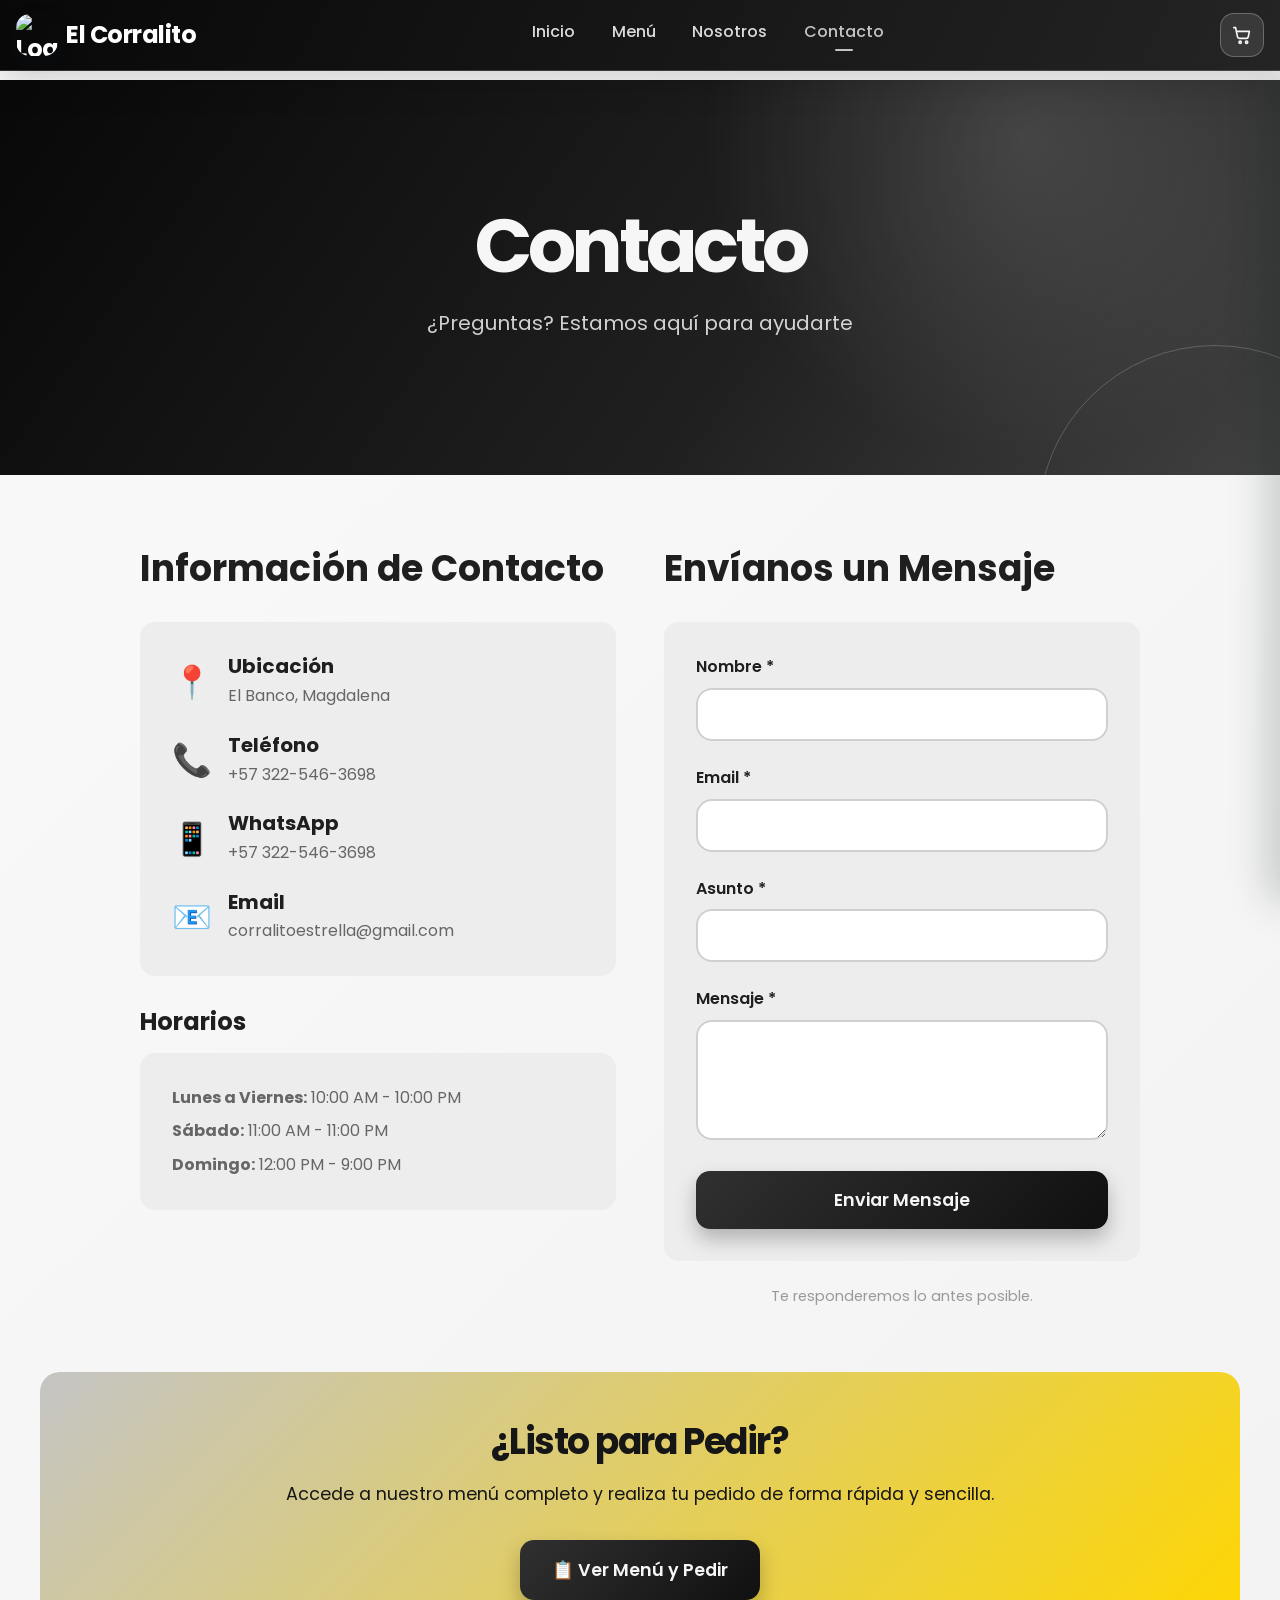
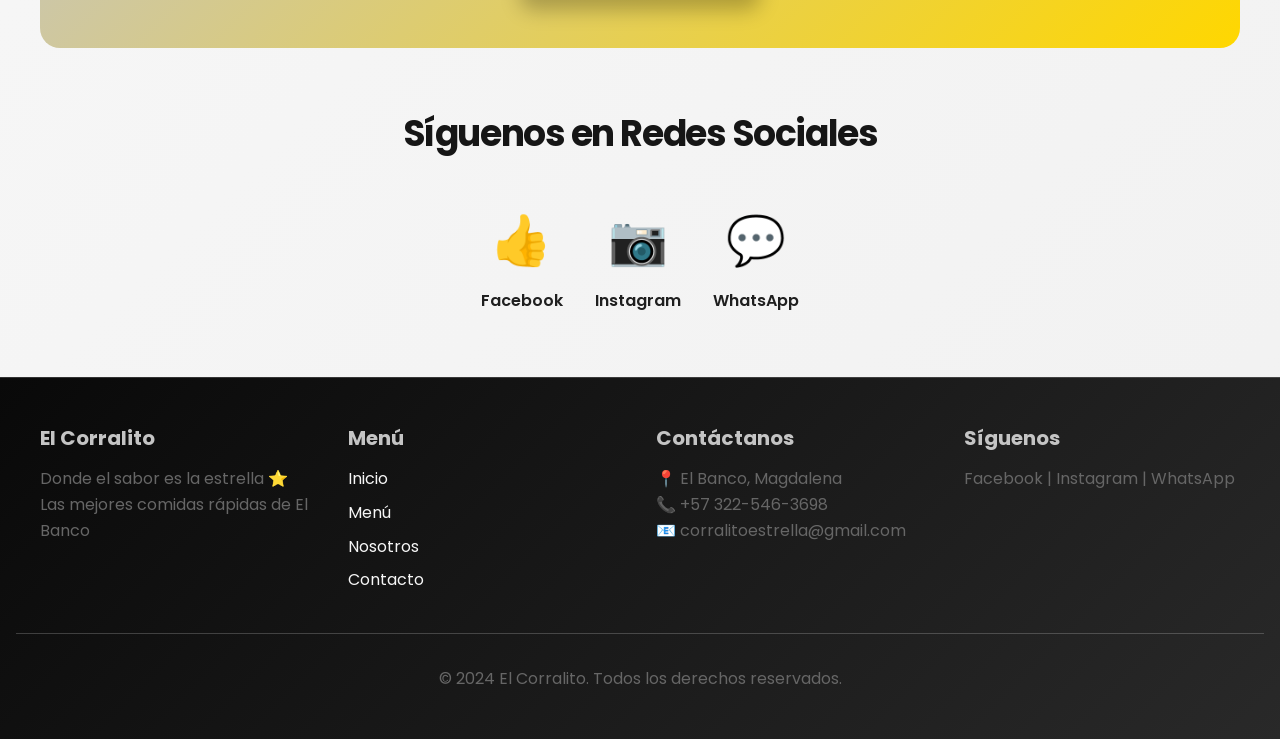
==== commit db5ddf21: "feat(update) color de pagina" ====
--- a/contacto.html
+++ b/contacto.html
@@ -33,19 +33,23 @@
         <span>El Corralito</span>
       </div>
       
-      <nav id="nav-menu">
+      <nav id="nav-menu" aria-label="Navegación principal">
         <a href="index.html">Inicio</a>
         <a href="menu.html">Menú</a>
         <a href="nosotros.html">Nosotros</a>
-        <a href="contacto.html">Contacto</a>
+        <a href="contacto.html" aria-current="page">Contacto</a>
       </nav>
       
-      <button id="btn-carrito" class="btn-carrito" title="Ver carrito">
-        🛒
+      <button id="btn-carrito" class="btn-carrito" type="button" title="Ver carrito" aria-label="Abrir carrito" aria-controls="carrito-lateral" aria-expanded="false">
+        <svg class="icono-carrito" viewBox="0 0 24 24" aria-hidden="true" focusable="false">
+          <path d="M3 4h2l2.1 10.1a2 2 0 0 0 2 1.6h7.8a2 2 0 0 0 1.9-1.4L20 8H7"></path>
+          <circle cx="10" cy="20" r="1.25"></circle>
+          <circle cx="17" cy="20" r="1.25"></circle>
+        </svg>
         <span id="badge-carrito">0</span>
       </button>
       
-      <button id="btn-menu-mobile">☰</button>
+      <button id="btn-menu-mobile" type="button" aria-label="Abrir menú de navegación" aria-controls="nav-menu" aria-expanded="false">☰</button>
     </div>
   </header>
 
--- a/css/styles.css
+++ b/css/styles.css
@@ -4,17 +4,17 @@
  */
 
 :root {
-  --color-primario: #082b1e;
-  --color-secundario: #c7f36b;
-  --color-acento: #f97316;
-  --color-fondo: #f7fbf7;
-  --color-texto: #13281e;
-  --color-gris: #edf5ef;
-  --color-gris-claro: #e3eee6;
-  --color-borde: #d7e6da;
-  --sombra-suave: 0 8px 24px rgba(8, 43, 30, 0.08);
-  --sombra-media: 0 14px 32px rgba(8, 43, 30, 0.14);
-  --sombra-fuerte: 0 24px 48px rgba(8, 43, 30, 0.2);
+  --color-primario: #161616;
+  --color-secundario: #c4c4c4;
+  --color-acento: #242424;
+  --color-fondo: #f6f6f6;
+  --color-texto: #1f1f1f;
+  --color-gris: #ededed;
+  --color-gris-claro: #e1e1e1;
+  --color-borde: #d4d4d4;
+  --sombra-suave: 0 8px 24px rgba(0, 0, 0, 0.08);
+  --sombra-media: 0 14px 32px rgba(0, 0, 0, 0.14);
+  --sombra-fuerte: 0 24px 48px rgba(0, 0, 0, 0.2);
   --radio: 16px;
   --radio-grande: 24px;
   --transicion: 0.3s cubic-bezier(0.4, 0, 0.2, 1);
@@ -1129,6 +1129,173 @@
 }
 
 .producto-imagen { height: 220px; background: #d8eadb; }
+.producto-imagen .skeleton-imagen {
+  position: absolute;
+  inset: 0;
+  z-index: 0;
+}
+
+.producto-imagen-lazy {
+  position: relative;
+  z-index: 1;
+  display: block;
+  width: 100%;
+  height: 100%;
+  object-fit: cover;
+  opacity: 0;
+  transition: opacity 0.25s ease;
+}
+
+.producto-imagen-lazy.cargada { opacity: 1; }
+
+.skeleton {
+  display: block;
+  overflow: hidden;
+  background: linear-gradient(90deg, #d8eadb 25%, #edf6ef 50%, #d8eadb 75%);
+  background-size: 200% 100%;
+  animation: skeleton-brillo 1.2s ease-in-out infinite;
+}
+
+.skeleton-card {
+  overflow: hidden;
+  pointer-events: none;
+}
+
+.skeleton-contenido { padding: 1.35rem; }
+.skeleton-linea { height: 1rem; margin-bottom: 0.85rem; border-radius: 999px; }
+.skeleton-titulo { width: 62%; height: 1.35rem; }
+.skeleton-corta { width: 48%; }
+.skeleton-pie { width: 78%; height: 2.5rem; margin-top: 1.3rem; margin-bottom: 0; }
+
+@keyframes skeleton-brillo {
+  to { background-position: -200% 0; }
+}
+
+@media (prefers-reduced-motion: reduce) {
+  .skeleton { animation: none; }
+}
+
+/* Menú: lectura rápida y controles cómodos */
+#nav-menu a[aria-current="page"] {
+  color: var(--color-secundario);
+  opacity: 1;
+}
+
+#nav-menu a[aria-current="page"]::after {
+  content: '';
+  display: block;
+  width: 18px;
+  height: 2px;
+  margin: 0.25rem auto 0;
+  border-radius: 99px;
+  background: var(--color-secundario);
+}
+
+.menu-principal { padding-top: clamp(2.25rem, 5vw, 4rem); }
+
+.menu-encabezado {
+  max-width: 680px;
+  margin: 0 auto 2rem;
+  text-align: center;
+}
+
+.menu-eyebrow {
+  margin-bottom: 0.4rem;
+  color: #d85f0c;
+  font-size: 0.82rem;
+  font-weight: 800;
+  letter-spacing: 0.1em;
+  text-transform: uppercase;
+}
+
+.menu-encabezado h1 {
+  margin-bottom: 0.7rem;
+  color: var(--color-primario);
+  font-size: clamp(2rem, 4vw, 3.1rem);
+  letter-spacing: -0.05em;
+}
+
+.menu-encabezado p:last-child { color: #607568; }
+
+.buscador-container {
+  max-width: 620px;
+  margin: 0 auto 1.25rem;
+}
+
+.buscador-container label {
+  margin: 0 0 0.55rem 0.2rem;
+  color: var(--color-primario);
+  font-size: 0.9rem;
+}
+
+#buscador {
+  max-width: none;
+  min-height: 54px;
+  padding-left: 1.2rem;
+}
+
+.contador-productos {
+  min-height: 1.4rem;
+  margin: 0.6rem 0 0 0.2rem;
+  color: #607568;
+  font-size: 0.84rem;
+}
+
+.filtros {
+  justify-content: flex-start;
+  flex-wrap: nowrap;
+  overflow-x: auto;
+  margin: 0 -0.25rem 2.25rem;
+  padding: 0.25rem;
+  scrollbar-width: none;
+}
+
+.filtros::-webkit-scrollbar { display: none; }
+.filtro-btn { flex: 0 0 auto; min-height: 44px; }
+
+.producto-card {
+  display: flex;
+  flex-direction: column;
+}
+
+.producto-body {
+  display: flex;
+  flex: 1;
+  flex-direction: column;
+}
+
+.producto-descripcion {
+  display: -webkit-box;
+  overflow: hidden;
+  -webkit-box-orient: vertical;
+  -webkit-line-clamp: 3;
+}
+
+.producto-footer { margin-top: auto; padding-top: 0.45rem; }
+.producto-acciones { align-items: stretch; }
+.producto-acciones .btn { min-height: 42px; }
+.producto-acciones .btn-secundario { min-width: 42px; }
+
+button:focus-visible,
+a:focus-visible,
+input:focus-visible,
+textarea:focus-visible,
+select:focus-visible {
+  outline: 3px solid rgba(249, 115, 22, 0.5);
+  outline-offset: 3px;
+}
+
+@media (max-width: 560px) {
+  #contenedor-productos { grid-template-columns: repeat(2, minmax(0, 1fr)); gap: 0.8rem; }
+  .producto-imagen { height: 150px; }
+  .producto-body { padding: 1rem; }
+  .producto-nombre { font-size: 1rem; }
+  .producto-descripcion { min-height: 0; font-size: 0.78rem; -webkit-line-clamp: 3; }
+  .producto-footer { align-items: flex-start; flex-direction: column; gap: 0.65rem; }
+  .producto-precio { font-size: 1.15rem; }
+  .producto-acciones { width: 100%; }
+  .producto-acciones .btn { padding: 8px; }
+}
 .producto-body { padding: 1.35rem; }
 .producto-nombre { color: var(--color-primario); letter-spacing: -0.02em; }
 .producto-descripcion { color: #607568; }
@@ -1248,3 +1415,240 @@
   .espacio-imagen { min-height: 320px; }
   .espacio-contenido { padding: 0; }
 }
+
+/* Ajustes finales para las tarjetas compactas en teléfonos. */
+@media (max-width: 560px) {
+  .producto-body { padding: 1rem; }
+}
+
+/* Identidad visual: azul profundo, superficies claras y acentos cálidos. */
+body {
+  background:
+    radial-gradient(circle at 8% 0%, rgba(171, 202, 232, 0.34), transparent 25rem),
+    var(--color-fondo);
+}
+
+header {
+  background: linear-gradient(115deg, #102a43, #1b3d61);
+  border-bottom-color: rgba(240, 180, 77, 0.22);
+}
+
+.logo { color: #fff; }
+.logo-icon { box-shadow: 0 5px 15px rgba(5, 20, 35, 0.3); }
+#badge-carrito { box-shadow: 0 3px 10px rgba(201, 88, 61, 0.42); }
+
+.hero {
+  background:
+    radial-gradient(circle at 82% 18%, rgba(108, 173, 220, 0.36), transparent 19rem),
+    radial-gradient(circle at 10% 90%, rgba(240, 180, 77, 0.18), transparent 20rem),
+    linear-gradient(125deg, #0b2239, #163b5f 58%, #22547a);
+}
+
+.hero::after { border-color: rgba(240, 180, 77, 0.28); }
+
+.hero-inicio {
+  background:
+    linear-gradient(90deg, rgba(8, 29, 49, 0.94) 0%, rgba(10, 35, 58, 0.74) 55%, rgba(11, 43, 69, 0.46) 100%),
+    url('../img/restaurante-el-corralito.png') center 48% / cover no-repeat;
+}
+
+.btn-primario {
+  background: linear-gradient(135deg, #cf674b, #b94932);
+  box-shadow: 0 10px 20px rgba(185, 73, 50, 0.24);
+}
+
+.btn-primario:hover {
+  background: linear-gradient(135deg, #dc795d, #c04c35);
+  box-shadow: 0 14px 26px rgba(185, 73, 50, 0.32);
+}
+
+.filtro-btn {
+  border-color: #d8e2ed;
+  background: rgba(255, 255, 255, 0.86);
+  color: #24425e;
+}
+
+.filtro-btn:hover { border-color: #6d91b5; color: #16324f; }
+.filtro-btn.activo { border-color: #16324f; background: #16324f; }
+
+#buscador,
+input,
+textarea,
+select { border-color: #d8e2ed; }
+
+#buscador:focus {
+  border-color: rgba(201, 88, 61, 0.76);
+  box-shadow: 0 0 0 4px rgba(201, 88, 61, 0.13);
+}
+
+.menu-eyebrow,
+.espacio-eyebrow,
+.producto-precio { color: #b94c34; }
+.menu-encabezado p:last-child,
+.contador-productos,
+.producto-descripcion,
+.espacio-contenido > p:not(.espacio-eyebrow) { color: #597086; }
+
+.producto-card {
+  border-color: rgba(22, 50, 79, 0.1);
+  background: rgba(255, 255, 255, 0.94);
+}
+
+.producto-imagen { background: #dbe8f3; }
+.skeleton { background: linear-gradient(90deg, #dbe8f3 25%, #edf4fa 50%, #dbe8f3 75%); background-size: 200% 100%; }
+.etiqueta { box-shadow: 0 5px 12px rgba(22, 50, 79, 0.17); }
+
+footer {
+  background: linear-gradient(135deg, #0b2239, #163a5c);
+  border-top-color: rgba(240, 180, 77, 0.18);
+}
+
+#carrito-lateral,
+#formulario,
+.formulario-dialog { background: #fbfcfe; }
+
+button:focus-visible,
+a:focus-visible,
+input:focus-visible,
+textarea:focus-visible,
+select:focus-visible { outline-color: rgba(201, 88, 61, 0.54); }
+
+/* Identidad El Corralito: negro vegetal y verde naturaleza. */
+body {
+  background:
+    radial-gradient(circle at 8% 0%, rgba(199, 215, 106, 0.19), transparent 25rem),
+    var(--color-fondo);
+}
+
+header { background: linear-gradient(115deg, #0b1711, #183a2a); border-bottom-color: rgba(199, 215, 106, 0.2); }
+.hero { background: radial-gradient(circle at 82% 18%, rgba(89, 143, 94, 0.38), transparent 19rem), radial-gradient(circle at 10% 90%, rgba(199, 215, 106, 0.17), transparent 20rem), linear-gradient(125deg, #09130d, #143725 58%, #225339); }
+.hero::after { border-color: rgba(199, 215, 106, 0.25); }
+.hero-inicio { background: linear-gradient(90deg, rgba(5, 17, 10, 0.94) 0%, rgba(10, 33, 21, 0.75) 55%, rgba(20, 57, 37, 0.46) 100%), url('../img/restaurante-el-corralito.png') center 48% / cover no-repeat; }
+
+.btn-primario { background: linear-gradient(135deg, #dd7548, #bd4b2e); box-shadow: 0 10px 20px rgba(189, 75, 46, 0.25); }
+.btn-primario:hover { background: linear-gradient(135deg, #e98960, #c95838); box-shadow: 0 14px 26px rgba(189, 75, 46, 0.32); }
+
+.filtro-btn { border-color: #d5e1d4; color: #234936; }
+.filtro-btn:hover { border-color: #719b76; color: #102a20; }
+.filtro-btn.activo { border-color: #102a20; background: #102a20; }
+#buscador, input, textarea, select { border-color: #d5e1d4; }
+#buscador:focus { border-color: rgba(212, 101, 56, 0.76); box-shadow: 0 0 0 4px rgba(212, 101, 56, 0.13); }
+
+.menu-eyebrow, .espacio-eyebrow, .producto-precio, .seccion-eyebrow { color: #b84f2f; }
+.menu-encabezado p:last-child, .contador-productos, .producto-descripcion, .espacio-contenido > p:not(.espacio-eyebrow) { color: #5b7161; }
+.producto-card { border-color: rgba(16, 42, 32, 0.1); }
+.producto-imagen { background: #dce8d9; }
+.skeleton { background: linear-gradient(90deg, #dce8d9 25%, #edf4ea 50%, #dce8d9 75%); background-size: 200% 100%; }
+.etiqueta { box-shadow: 0 5px 12px rgba(16, 42, 32, 0.17); }
+footer { background: linear-gradient(135deg, #09150e, #173826); border-top-color: rgba(199, 215, 106, 0.17); }
+#carrito-lateral, #formulario, .formulario-dialog { background: #fbfdf9; }
+button:focus-visible, a:focus-visible, input:focus-visible, textarea:focus-visible, select:focus-visible { outline-color: rgba(212, 101, 56, 0.55); }
+
+/* Inicio: categorías y comunidad. */
+.seccion-encabezado {
+  display: flex;
+  align-items: end;
+  justify-content: space-between;
+  gap: 1rem;
+  margin-bottom: 1.6rem;
+}
+
+.seccion-encabezado h2 { margin: 0; text-align: left; }
+.seccion-eyebrow { margin-bottom: 0.3rem; font-size: 0.8rem; font-weight: 800; letter-spacing: 0.11em; text-transform: uppercase; }
+.enlace-ver-menu { flex: 0 0 auto; color: #234936; font-weight: 700; }
+.enlace-ver-menu span { margin-left: 0.3rem; transition: transform var(--transicion); }
+.enlace-ver-menu:hover span { display: inline-block; transform: translateX(4px); }
+
+.categoria-grid { display: grid; grid-template-columns: repeat(4, minmax(0, 1fr)); gap: 1rem; }
+.categoria-destacada {
+  min-height: 175px;
+  padding: 1.35rem;
+  border: 1px solid rgba(16, 42, 32, 0.1);
+  border-radius: 20px;
+  color: #fff;
+  box-shadow: var(--sombra-suave);
+  transition: transform var(--transicion), box-shadow var(--transicion);
+}
+.categoria-destacada:hover { color: #fff; transform: translateY(-5px); box-shadow: var(--sombra-media); }
+.categoria-destacada strong, .categoria-destacada span { display: block; }
+.categoria-icono { margin-bottom: 1.5rem; font-size: 1.65rem; }
+.categoria-destacada strong { margin-bottom: 0.25rem; font-size: 1.08rem; }
+.categoria-destacada span:last-child { color: rgba(255,255,255,0.82); font-size: 0.8rem; }
+.categoria-destacada b { float: right; font-size: 1.05rem; }
+.categoria-hamburguesas { background: linear-gradient(145deg, #173826, #295d3b); }
+.categoria-salchipapas { background: linear-gradient(145deg, #26311e, #52632f); }
+.categoria-perros { background: linear-gradient(145deg, #182f26, #35644b); }
+.categoria-patacones { background: linear-gradient(145deg, #473823, #79602d); }
+
+.social-inicio {
+  display: grid;
+  grid-template-columns: minmax(0, 1.1fr) minmax(300px, 0.9fr);
+  gap: 2rem;
+  align-items: center;
+  padding: clamp(1.5rem, 4vw, 3rem);
+  border-radius: 24px;
+  background: linear-gradient(120deg, #102a20, #1d4a33);
+  box-shadow: var(--sombra-media);
+}
+.social-inicio h2 { margin-bottom: 0.8rem; color: #fff; text-align: left; }
+.social-inicio-texto > p:last-child { color: rgba(255,255,255,0.78); }
+.social-inicio .seccion-eyebrow { color: #d9e789; }
+.social-enlaces { display: grid; gap: 0.8rem; }
+.social-enlace { display: grid; grid-template-columns: 42px 1fr; column-gap: 0.8rem; align-items: center; padding: 0.9rem 1rem; border: 1px solid rgba(255,255,255,0.17); border-radius: 14px; background: rgba(255,255,255,0.08); color: #fff; }
+.social-enlace:hover { color: #fff; background: rgba(255,255,255,0.15); }
+.social-enlace > span { grid-row: span 2; display: grid; width: 42px; height: 42px; place-items: center; border-radius: 12px; background: rgba(255,255,255,0.16); font-size: 1.4rem; font-weight: 800; }
+.social-enlace small { color: rgba(255,255,255,0.7); }
+
+@media (max-width: 820px) {
+  .categoria-grid { grid-template-columns: repeat(2, minmax(0, 1fr)); }
+  .social-inicio { grid-template-columns: 1fr; }
+}
+
+@media (max-width: 520px) {
+  .seccion-encabezado { align-items: start; flex-direction: column; }
+  .categoria-grid { gap: 0.75rem; }
+  .categoria-destacada { min-height: 150px; padding: 1rem; }
+  .categoria-icono { margin-bottom: 1rem; }
+}
+
+/* Tema monocromático: negro, grafito y escalas de gris. */
+body { background: linear-gradient(135deg, #fafafa, #f1f1f1); }
+header { background: linear-gradient(115deg, #080808, #242424); border-bottom-color: rgba(255, 255, 255, 0.16); }
+.logo { color: #fff; }
+
+.hero { background: radial-gradient(circle at 80% 15%, rgba(125, 125, 125, 0.35), transparent 20rem), linear-gradient(125deg, #080808, #202020 60%, #414141); }
+.hero::after { border-color: rgba(255, 255, 255, 0.2); }
+.hero-inicio { background: linear-gradient(90deg, rgba(0, 0, 0, 0.94), rgba(18, 18, 18, 0.75) 55%, rgba(40, 40, 40, 0.45)), url('../img/restaurante-el-corralito.png') center 48% / cover no-repeat; }
+
+.btn-primario { background: linear-gradient(135deg, #303030, #101010); box-shadow: 0 10px 20px rgba(0, 0, 0, 0.25); }
+.btn-primario:hover { background: linear-gradient(135deg, #4a4a4a, #222); box-shadow: 0 14px 26px rgba(0, 0, 0, 0.32); }
+
+#btn-carrito { border-color: rgba(255, 255, 255, 0.25); background: rgba(255, 255, 255, 0.1); }
+.icono-carrito { width: 22px; height: 22px; fill: none; stroke: currentColor; stroke-width: 1.8; stroke-linecap: round; stroke-linejoin: round; }
+#badge-carrito { background: #e8e8e8; color: #111; box-shadow: 0 3px 10px rgba(0, 0, 0, 0.35); }
+
+.filtro-btn { border-color: #d0d0d0; color: #292929; background: rgba(255, 255, 255, 0.88); }
+.filtro-btn:hover { border-color: #777; color: #000; }
+.filtro-btn.activo { border-color: #161616; background: #161616; }
+#buscador, input, textarea, select { border-color: #d0d0d0; }
+#buscador:focus { border-color: #333; box-shadow: 0 0 0 4px rgba(0, 0, 0, 0.11); }
+
+.menu-eyebrow, .espacio-eyebrow, .producto-precio, .seccion-eyebrow { color: #3e3e3e; }
+.menu-encabezado p:last-child, .contador-productos, .producto-descripcion, .espacio-contenido > p:not(.espacio-eyebrow) { color: #696969; }
+.enlace-ver-menu { color: #242424; }
+.producto-card { border-color: rgba(0, 0, 0, 0.1); background: rgba(255, 255, 255, 0.95); }
+.producto-imagen { background: #dedede; }
+.skeleton { background: linear-gradient(90deg, #dedede 25%, #f0f0f0 50%, #dedede 75%); background-size: 200% 100%; }
+.etiqueta { box-shadow: 0 5px 12px rgba(0, 0, 0, 0.16); }
+
+footer { background: linear-gradient(135deg, #090909, #292929); border-top-color: rgba(255, 255, 255, 0.14); }
+#carrito-lateral, #formulario, .formulario-dialog { background: #fafafa; }
+button:focus-visible, a:focus-visible, input:focus-visible, textarea:focus-visible, select:focus-visible { outline-color: rgba(0, 0, 0, 0.45); }
+
+.categoria-destacada { border-color: rgba(0, 0, 0, 0.16); }
+.categoria-hamburguesas { background: linear-gradient(145deg, #111, #383838); }
+.categoria-salchipapas { background: linear-gradient(145deg, #252525, #535353); }
+.categoria-perros { background: linear-gradient(145deg, #171717, #454545); }
+.categoria-patacones { background: linear-gradient(145deg, #303030, #686868); }
+.social-inicio { background: linear-gradient(120deg, #111, #363636); }
+.social-inicio .seccion-eyebrow { color: #d8d8d8; }
